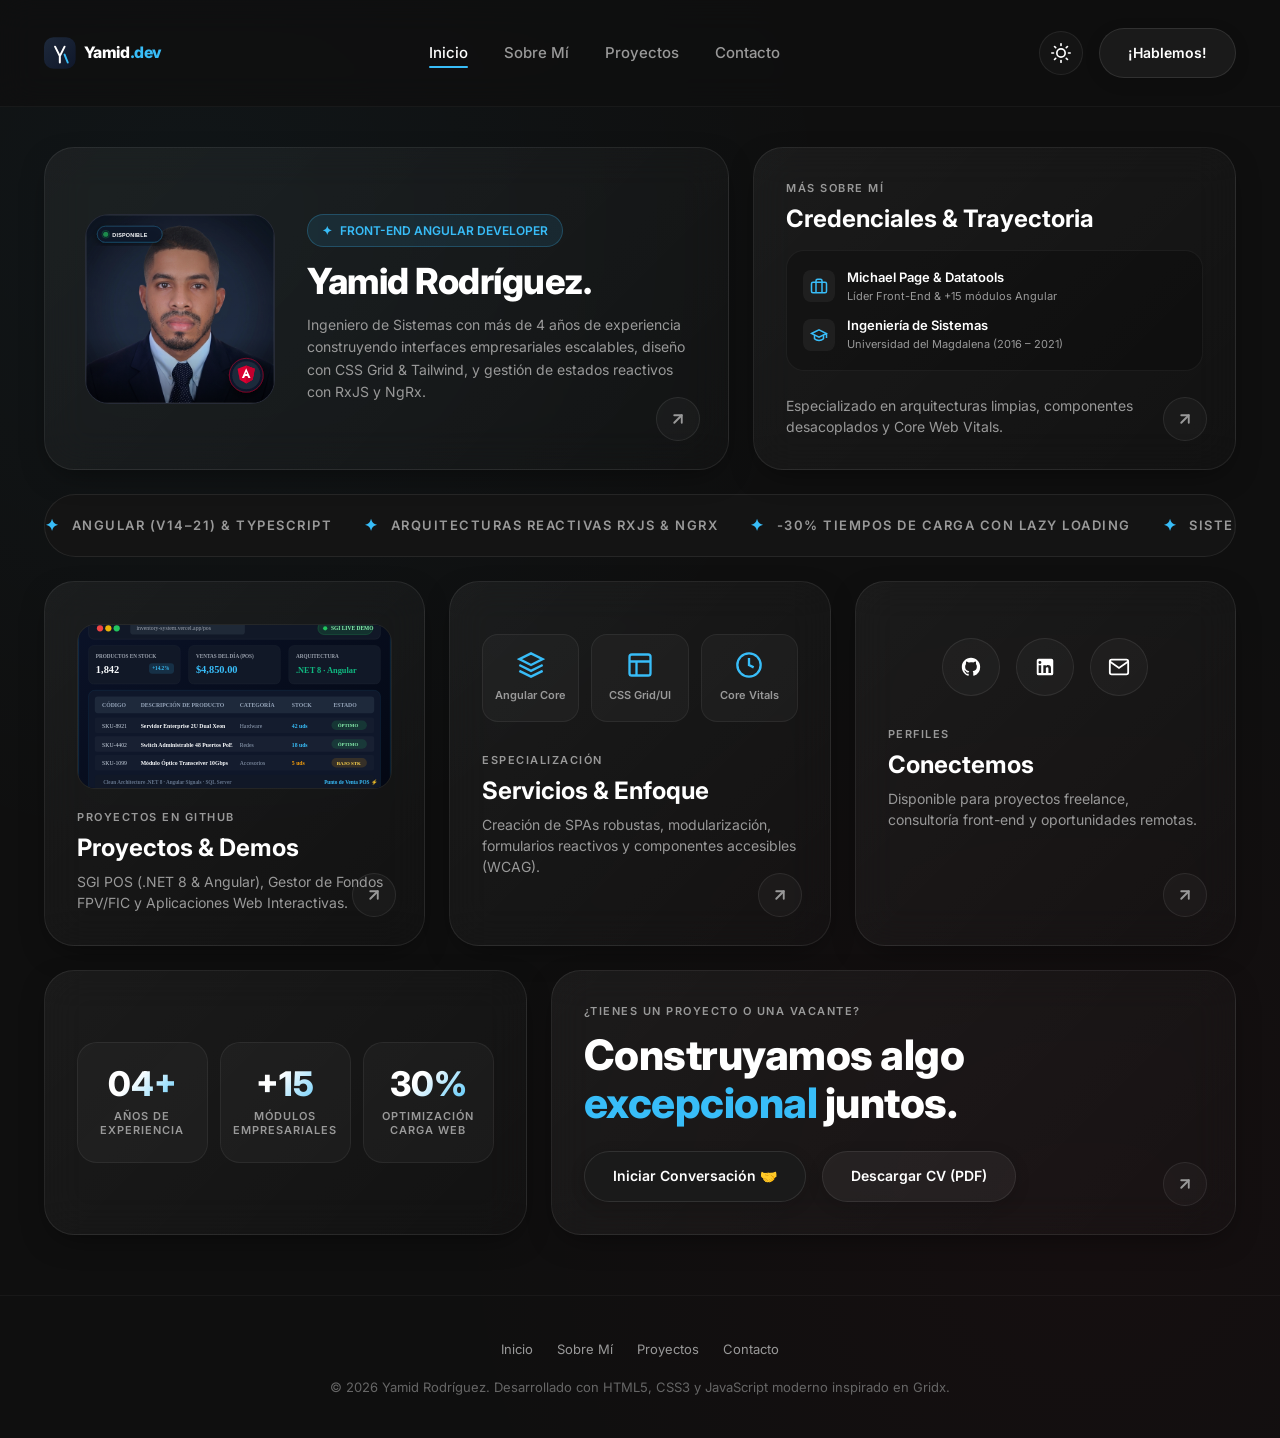
==== index.html @ b15f19d0 "feat: synchronize portfolio with real GitHub projects (SGI, Fondos, Invitacion) and setup Vercel con" ====
<!DOCTYPE html>
<html lang="es" data-theme="dark">
<head>
  <meta charset="UTF-8">
  <meta name="viewport" content="width=device-width, initial-scale=1.0">
  <meta name="color-scheme" content="dark light">
  <title>Yamid Rodríguez | Front-End Angular Developer</title>
  <meta name="description" content="Portafolio profesional de Yamid José Rodríguez Rodríguez. Ingeniero de Sistemas y Front-End Angular Developer especializado en Angular (v14-21), TypeScript, RxJS y arquitecturas escalables.">

  <!-- Google Fonts: Inter -->
  <link rel="preconnect" href="https://fonts.googleapis.com">
  <link rel="preconnect" href="https://fonts.gstatic.com" crossorigin>
  <link href="https://fonts.googleapis.com/css2?family=Inter:wght@300;400;500;600;700;800;900&display=swap" rel="stylesheet">

  <!-- CSS Stylesheets -->
  <link rel="stylesheet" href="./assets/css/style.css">
  <link rel="stylesheet" href="./assets/css/responsive.css">

  <!-- Theme Script (Inline to prevent FOUC) -->
  <script src="./assets/js/theme.js"></script>
</head>
<body>

  <!-- Header Area -->
  <header class="header-area">
    <div class="container header-container">
      <a href="index.html" class="logo-wrapper" aria-label="Ir al inicio">
        <svg class="logo-img" viewBox="0 0 160 48" fill="none" height="38" aria-label="Yamid.dev">
          <rect width="40" height="40" y="4" rx="12" fill="url(#logo-grad)"/>
          <path d="M14 16L20 28L26 16M20 28V36" stroke="#ffffff" stroke-width="2.5" stroke-linecap="round" stroke-linejoin="round"/>
          <path d="M26 26L30 36" stroke="#38bdf8" stroke-width="2.5" stroke-linecap="round"/>
          <text x="50" y="30" class="logo-text-main" font-family="'Inter', -apple-system, sans-serif" font-size="20" font-weight="800" letter-spacing="-0.5">Yamid<tspan class="logo-text-accent">.dev</tspan></text>
          <defs>
            <linearGradient id="logo-grad" x1="0" y1="4" x2="40" y2="44" gradientUnits="userSpaceOnUse">
              <stop stop-color="#1e293b"/>
              <stop offset="1" stop-color="#0f172a"/>
            </linearGradient>
          </defs>
        </svg>
      </a>

      <!-- Desktop Navigation Menu -->
      <nav aria-label="Navegación principal">
        <ul class="nav-menu">
          <li><a href="index.html" class="nav-link active">Inicio</a></li>
          <li><a href="about.html" class="nav-link">Sobre Mí</a></li>
          <li><a href="works.html" class="nav-link">Proyectos</a></li>
          <li><a href="contact.html" class="nav-link">Contacto</a></li>
        </ul>
      </nav>

      <!-- Action Buttons -->
      <div class="header-actions">
        <!-- Dark/Light Mode Switcher -->
        <button class="theme-toggle-btn" aria-label="Cambiar tema">
          <!-- Populated by theme.js -->
        </button>

        <a href="contact.html" class="theme-btn">¡Hablemos!</a>

        <!-- Hamburger Button for Mobile -->
        <button class="mobile-nav-toggle" aria-label="Abrir menú de navegación" aria-expanded="false">
          <svg width="24" height="24" viewBox="0 0 24 24" fill="none" stroke="currentColor" stroke-width="2">
            <line x1="3" y1="12" x2="21" y2="12"></line>
            <line x1="3" y1="6" x2="21" y2="6"></line>
            <line x1="3" y1="18" x2="21" y2="18"></line>
          </svg>
        </button>
      </div>
    </div>
  </header>

  <!-- Bento Grid Main Content -->
  <main class="bento-section">
    <div class="container">
      <div class="bento-grid">

        <!-- 1. Hero Profile Bento Card (7 columns) -->
        <article class="bento-card card-hero-profile">
          <div class="hero-avatar-box">
            <img src="./assets/images/avatar.svg" alt="Retrato de Yamid Rodríguez" width="190" height="190">
          </div>
          <div class="hero-info">
            <div class="hero-role-pill">
              <span>✦</span> FRONT-END ANGULAR DEVELOPER
            </div>
            <h1 class="hero-name">Yamid Rodríguez.</h1>
            <p class="hero-bio">
              Ingeniero de Sistemas con más de 4 años de experiencia construyendo interfaces empresariales escalables, diseño con CSS Grid &amp; Tailwind, y gestión de estados reactivos con RxJS y NgRx.
            </p>
          </div>
          <a href="about.html" class="card-arrow-btn" aria-label="Ver perfil completo de Yamid">
            <svg viewBox="0 0 24 24" fill="none" stroke="currentColor" stroke-width="2.5" stroke-linecap="round" stroke-linejoin="round">
              <line x1="7" y1="17" x2="17" y2="7"></line>
              <polyline points="7 7 17 7 17 17"></polyline>
            </svg>
          </a>
        </article>

        <!-- 2. Credentials & Background Card (5 columns) -->
        <article class="bento-card card-credentials">
          <div>
            <span class="card-tag">MÁS SOBRE MÍ</span>
            <h2 class="card-title">Credenciales &amp; Trayectoria</h2>
            <div class="credentials-preview">
              <div class="credentials-preview-item">
                <div class="cred-icon">
                  <svg width="18" height="18" viewBox="0 0 24 24" fill="none" stroke="currentColor" stroke-width="2">
                    <rect x="2" y="7" width="20" height="14" rx="2" ry="2"></rect>
                    <path d="M16 21V5a2 2 0 0 0-2-2h-4a2 2 0 0 0-2 2v16"></path>
                  </svg>
                </div>
                <div class="cred-text">
                  <h4>Michael Page &amp; Datatools</h4>
                  <p>Líder Front-End &amp; +15 módulos Angular</p>
                </div>
              </div>
              <div class="credentials-preview-item">
                <div class="cred-icon">
                  <svg width="18" height="18" viewBox="0 0 24 24" fill="none" stroke="currentColor" stroke-width="2">
                    <path d="M22 10v6M2 10l10-5 10 5-10 5z"></path>
                    <path d="M6 12v5c3 3 9 3 12 0v-5"></path>
                  </svg>
                </div>
                <div class="cred-text">
                  <h4>Ingeniería de Sistemas</h4>
                  <p>Universidad del Magdalena (2016 – 2021)</p>
                </div>
              </div>
            </div>
            <p class="card-desc">Especializado en arquitecturas limpias, componentes desacoplados y Core Web Vitals.</p>
          </div>
          <a href="about.html" class="card-arrow-btn" aria-label="Ver trayectoria completa">
            <svg viewBox="0 0 24 24" fill="none" stroke="currentColor" stroke-width="2.5" stroke-linecap="round" stroke-linejoin="round">
              <line x1="7" y1="17" x2="17" y2="7"></line>
              <polyline points="7 7 17 7 17 17"></polyline>
            </svg>
          </a>
        </article>

        <!-- 3. Infinite Marquee Ticker (12 columns) -->
        <div class="card-marquee">
          <div class="marquee-track">
            <div class="marquee-content">
              <div class="marquee-item"><span class="marquee-star">✦</span> ANGULAR (v14–21) &amp; TYPESCRIPT</div>
              <div class="marquee-item"><span class="marquee-star">✦</span> ARQUITECTURAS REACTIVAS RxJS &amp; NgRx</div>
              <div class="marquee-item"><span class="marquee-star">✦</span> -30% TIEMPOS DE CARGA CON LAZY LOADING</div>
              <div class="marquee-item"><span class="marquee-star">✦</span> SISTEMAS DE DISEÑO &amp; TAILWIND CSS</div>
              <div class="marquee-item"><span class="marquee-star">✦</span> INTEGRACIÓN .NET / C# &amp; SEGURIDAD JWT</div>
              <div class="marquee-item"><span class="marquee-star">✦</span> TESTING CON JASMINE &amp; KARMA</div>
              <div class="marquee-item"><span class="marquee-star">✦</span> FLUJO GITFLOW &amp; ASISTENCIA IA</div>
            </div>
            <!-- Duplicate for seamless continuous loop -->
            <div class="marquee-content" aria-hidden="true">
              <div class="marquee-item"><span class="marquee-star">✦</span> ANGULAR (v14–21) &amp; TYPESCRIPT</div>
              <div class="marquee-item"><span class="marquee-star">✦</span> ARQUITECTURAS REACTIVAS RxJS &amp; NgRx</div>
              <div class="marquee-item"><span class="marquee-star">✦</span> -30% TIEMPOS DE CARGA CON LAZY LOADING</div>
              <div class="marquee-item"><span class="marquee-star">✦</span> SISTEMAS DE DISEÑO &amp; TAILWIND CSS</div>
              <div class="marquee-item"><span class="marquee-star">✦</span> INTEGRACIÓN .NET / C# &amp; SEGURIDAD JWT</div>
              <div class="marquee-item"><span class="marquee-star">✦</span> TESTING CON JASMINE &amp; KARMA</div>
              <div class="marquee-item"><span class="marquee-star">✦</span> FLUJO GITFLOW &amp; ASISTENCIA IA</div>
            </div>
          </div>
        </div>

        <!-- 4. Featured Projects Showcase Card (4 columns) -->
        <article class="bento-card card-projects-showcase">
          <div>
            <div class="project-thumb-preview">
              <img src="./assets/images/projects/project1.svg" alt="Preview del Sistema de Gestión de Inventario SGI" width="300" height="165">
            </div>
            <span class="card-tag">PROYECTOS EN GITHUB</span>
            <h3 class="card-title">Proyectos &amp; Demos</h3>
            <p class="card-desc">SGI POS (.NET 8 &amp; Angular), Gestor de Fondos FPV/FIC y Aplicaciones Web Interactivas.</p>
          </div>
          <a href="works.html" class="card-arrow-btn" aria-label="Explorar proyectos desarrollados en GitHub">
            <svg viewBox="0 0 24 24" fill="none" stroke="currentColor" stroke-width="2.5" stroke-linecap="round" stroke-linejoin="round">
              <line x1="7" y1="17" x2="17" y2="7"></line>
              <polyline points="7 7 17 7 17 17"></polyline>
            </svg>
          </a>
        </article>

        <!-- 5. Specialization / Services Offering Card (4 columns) -->
        <article class="bento-card card-services">
          <div>
            <div class="services-icons-grid">
              <div class="service-icon-box">
                <svg viewBox="0 0 24 24" fill="none" stroke="currentColor" stroke-width="2">
                  <polygon points="12 2 2 7 12 12 22 7 12 2"></polygon>
                  <polyline points="2 17 12 22 22 17"></polyline>
                  <polyline points="2 12 12 17 22 12"></polyline>
                </svg>
                <span>Angular Core</span>
              </div>
              <div class="service-icon-box">
                <svg viewBox="0 0 24 24" fill="none" stroke="currentColor" stroke-width="2">
                  <rect x="3" y="3" width="18" height="18" rx="2" ry="2"></rect>
                  <line x1="3" y1="9" x2="21" y2="9"></line>
                  <line x1="9" y1="21" x2="9" y2="9"></line>
                </svg>
                <span>CSS Grid/UI</span>
              </div>
              <div class="service-icon-box">
                <svg viewBox="0 0 24 24" fill="none" stroke="currentColor" stroke-width="2">
                  <circle cx="12" cy="12" r="10"></circle>
                  <polyline points="12 6 12 12 16 14"></polyline>
                </svg>
                <span>Core Vitals</span>
              </div>
            </div>
            <span class="card-tag">ESPECIALIZACIÓN</span>
            <h3 class="card-title">Servicios &amp; Enfoque</h3>
            <p class="card-desc">Creación de SPAs robustas, modularización, formularios reactivos y componentes accesibles (WCAG).</p>
          </div>
          <a href="about.html#skills" class="card-arrow-btn" aria-label="Ver detalles de habilidades">
            <svg viewBox="0 0 24 24" fill="none" stroke="currentColor" stroke-width="2.5" stroke-linecap="round" stroke-linejoin="round">
              <line x1="7" y1="17" x2="17" y2="7"></line>
              <polyline points="7 7 17 7 17 17"></polyline>
            </svg>
          </a>
        </article>

        <!-- 6. Profiles & Social Presence Card (4 columns) -->
        <article class="bento-card card-profiles">
          <div>
            <div class="social-links-grid">
              <a href="https://github.com/Yamid0208" target="_blank" rel="noopener noreferrer" class="social-circle-btn" aria-label="Perfil de GitHub">
                <svg viewBox="0 0 24 24" fill="currentColor">
                  <path d="M12 2C6.477 2 2 6.484 2 12.017c0 4.425 2.865 8.18 6.839 9.504.5.092.682-.217.682-.483 0-.237-.008-.868-.013-1.703-2.782.605-3.369-1.343-3.369-1.343-.454-1.158-1.11-1.466-1.11-1.466-.908-.62.069-.608.069-.608 1.003.07 1.53 1.032 1.53 1.032.892 1.53 2.341 1.088 2.91.832.092-.647.35-1.088.636-1.338-2.22-.253-4.555-1.113-4.555-4.951 0-1.093.39-1.988 1.029-2.688-.103-.253-.446-1.272.098-2.65 0 0 .84-.27 2.75 1.026A9.564 9.564 0 0112 6.844c.85.004 1.705.115 2.504.337 1.909-1.296 2.747-1.027 2.747-1.027.546 1.379.202 2.398.1 2.651.64.7 1.028 1.595 1.028 2.688 0 3.848-2.339 4.695-4.566 4.943.359.309.678.92.678 1.855 0 1.338-.012 2.419-.012 2.747 0 .268.18.58.688.482A10.019 10.019 0 0022 12.017C22 6.484 17.522 2 12 2z"/>
                </svg>
              </a>
              <a href="https://linkedin.com/in/yamid-rodriguez" target="_blank" rel="noopener noreferrer" class="social-circle-btn" aria-label="Perfil de LinkedIn">
                <svg viewBox="0 0 24 24" fill="currentColor">
                  <path d="M19 3a2 2 0 0 1 2 2v14a2 2 0 0 1-2 2H5a2 2 0 0 1-2-2V5a2 2 0 0 1 2-2h14m-.5 15.5v-5.3a3.26 3.26 0 0 0-3.26-3.26c-.85 0-1.84.52-2.28 1.3v-1.11h-2.79v8.37h2.79v-4.93c0-.77.62-1.4 1.39-1.4a1.4 1.4 0 0 1 1.4 1.4v4.93h2.75M6.46 8.76a1.6 1.6 0 1 0 0-3.2 1.6 1.6 0 0 0 0 3.2m1.39 9.74v-8.37H5.07v8.37z"/>
                </svg>
              </a>
              <a href="mailto:yamid0208@gmail.com" class="social-circle-btn" aria-label="Enviar correo a yamid0208@gmail.com">
                <svg viewBox="0 0 24 24" fill="none" stroke="currentColor" stroke-width="2">
                  <path d="M4 4h16c1.1 0 2 .9 2 2v12c0 1.1-.9 2-2 2H4c-1.1 0-2-.9-2-2V6c0-1.1.9-2 2-2z"></path>
                  <polyline points="22,6 12,13 2,6"></polyline>
                </svg>
              </a>
            </div>
            <span class="card-tag">PERFILES</span>
            <h3 class="card-title">Conectemos</h3>
            <p class="card-desc">Disponible para proyectos freelance, consultoría front-end y oportunidades remotas.</p>
          </div>
          <a href="contact.html" class="card-arrow-btn" aria-label="Ir a página de contacto">
            <svg viewBox="0 0 24 24" fill="none" stroke="currentColor" stroke-width="2.5" stroke-linecap="round" stroke-linejoin="round">
              <line x1="7" y1="17" x2="17" y2="7"></line>
              <polyline points="7 7 17 7 17 17"></polyline>
            </svg>
          </a>
        </article>

        <!-- 7. Key Stats Metrics Card (5 columns) -->
        <article class="bento-card card-stats">
          <div class="stats-container">
            <div class="stat-item">
              <div class="stat-number">04+</div>
              <div class="stat-label">Años de<br>Experiencia</div>
            </div>
            <div class="stat-item">
              <div class="stat-number">+15</div>
              <div class="stat-label">Módulos<br>Empresariales</div>
            </div>
            <div class="stat-item">
              <div class="stat-number">30%</div>
              <div class="stat-label">Optimización<br>Carga Web</div>
            </div>
          </div>
        </article>

        <!-- 8. Grand CTA (Let's Work Together) Card (7 columns) -->
        <article class="bento-card card-cta">
          <div>
            <span class="card-tag">¿TIENES UN PROYECTO O UNA VACANTE?</span>
            <h2 class="cta-headline">Construyamos algo <span>excepcional</span> juntos.</h2>
          </div>
          <div class="cta-actions">
            <a href="contact.html" class="theme-btn">Iniciar Conversación 🤝</a>
            <a href="./assets/cv/Yamid_Rodriguez_CV.pdf" target="_blank" class="theme-btn theme-btn-secondary" download>Descargar CV (PDF)</a>
          </div>
          <a href="contact.html" class="card-arrow-btn" aria-label="Contactar a Yamid">
            <svg viewBox="0 0 24 24" fill="none" stroke="currentColor" stroke-width="2.5" stroke-linecap="round" stroke-linejoin="round">
              <line x1="7" y1="17" x2="17" y2="7"></line>
              <polyline points="7 7 17 7 17 17"></polyline>
            </svg>
          </a>
        </article>

      </div>
    </div>
  </main>

  <!-- Footer -->
  <footer class="footer-area">
    <div class="container footer-inner">
      <ul class="footer-nav">
        <li><a href="index.html">Inicio</a></li>
        <li><a href="about.html">Sobre Mí</a></li>
        <li><a href="works.html">Proyectos</a></li>
        <li><a href="contact.html">Contacto</a></li>
      </ul>
      <p class="footer-copy">
        © 2026 Yamid Rodríguez. Desarrollado con HTML5, CSS3 y JavaScript moderno inspirado en Gridx.
      </p>
    </div>
  </footer>

  <!-- Main JavaScript File -->
  <script src="./assets/js/main.js"></script>
</body>
</html>
---- assets/css/style.css ----
/* ==========================================================================
   Gridx Portfolio - Stylesheet
   Designed for Yamid Rodríguez | Front-End Angular Developer
   ========================================================================== */

:root {
  /* Dark Theme Default */
  --bg-body: #0f0f0f;
  --bg-surface: #141414;
  --bg-card: linear-gradient(135deg, rgba(255, 255, 255, 0.05) 0%, rgba(255, 255, 255, 0.015) 100%);
  --bg-card-hover: linear-gradient(135deg, rgba(255, 255, 255, 0.08) 0%, rgba(255, 255, 255, 0.03) 100%);
  --border-color: rgba(255, 255, 255, 0.08);
  --border-hover: rgba(255, 255, 255, 0.22);
  --text-main: #ffffff;
  --text-muted: #999999;
  --text-dim: #666666;
  --accent: #38bdf8;
  --accent-glow: rgba(56, 189, 248, 0.15);
  --accent-angular: #dd0031;
  --btn-bg: #1a1a1a;
  --btn-text: #ffffff;
  --btn-border: rgba(255, 255, 255, 0.1);
  --btn-hover-bg: #38bdf8;
  --btn-hover-text: #0b0f19;
  --shadow-card: 0 10px 30px -10px rgba(0, 0, 0, 0.5);
  --glow-color: rgba(255, 255, 255, 0.06);

  /* Radius */
  --radius-card: 30px;
  --radius-pill: 100px;
  --radius-inner: 20px;

  /* Transitions */
  --transition-smooth: all 0.35s cubic-bezier(0.16, 1, 0.3, 1);
  color-scheme: dark;
}

[data-theme="light"] {
  --bg-body: #f6f7fb;
  --bg-surface: #ffffff;
  --bg-card: linear-gradient(135deg, rgba(255, 255, 255, 0.95) 0%, rgba(245, 247, 250, 0.8) 100%);
  --bg-card-hover: linear-gradient(135deg, #ffffff 0%, #f0f3f8 100%);
  --border-color: rgba(0, 0, 0, 0.08);
  --border-hover: rgba(56, 189, 248, 0.4);
  --text-main: #111827;
  --text-muted: #555555;
  --text-dim: #888888;
  --accent: #0284c7;
  --accent-glow: rgba(2, 132, 199, 0.12);
  --btn-bg: #0f172a;
  --btn-text: #ffffff;
  --btn-border: transparent;
  --btn-hover-bg: #0284c7;
  --btn-hover-text: #ffffff;
  --shadow-card: 0 15px 35px -10px rgba(0, 0, 0, 0.07);
  --glow-color: rgba(2, 132, 199, 0.08);
  color-scheme: light;
}

/* Reset & Base */
*, *::before, *::after {
  box-sizing: border-box;
  margin: 0;
  padding: 0;
}

html {
  font-family: 'Inter', -apple-system, BlinkMacSystemFont, 'Segoe UI', Roboto, Oxygen, Ubuntu, Cantarell, sans-serif;
  background-color: var(--bg-body);
  color: var(--text-main);
  line-height: 1.6;
  scroll-behavior: smooth;
  -webkit-font-smoothing: antialiased;
}

body {
  min-height: 100vh;
  background-color: var(--bg-body);
  background-image: 
    radial-gradient(circle at 15% 15%, rgba(56, 189, 248, 0.04) 0%, transparent 40%),
    radial-gradient(circle at 85% 85%, rgba(221, 0, 49, 0.03) 0%, transparent 40%);
  background-attachment: fixed;
  overflow-x: hidden;
  display: flex;
  flex-direction: column;
  opacity: 1;
  transform: translateY(0);
  transition: opacity 0.25s cubic-bezier(0.16, 1, 0.3, 1), transform 0.25s cubic-bezier(0.16, 1, 0.3, 1);
}

body.page-entering {
  opacity: 0;
  transform: translateY(8px);
}

body.page-exiting {
  opacity: 0;
  transform: translateY(-8px);
  pointer-events: none;
}

/* ==========================================================================
   Modern View Transitions (Cross-Document)
   ========================================================================== */
@media (prefers-reduced-motion: no-preference) {
  @view-transition {
    navigation: auto;
  }

  ::view-transition-old(root) {
    animation: 240ms cubic-bezier(0.4, 0, 1, 1) both page-view-out;
  }

  ::view-transition-new(root) {
    animation: 280ms cubic-bezier(0, 0, 0.2, 1) both page-view-in;
  }
}

@keyframes page-view-out {
  from { opacity: 1; transform: scale(1); }
  to { opacity: 0; transform: scale(0.99); }
}

@keyframes page-view-in {
  from { opacity: 0; transform: scale(1.01) translateY(6px); }
  to { opacity: 1; transform: scale(1) translateY(0); }
}

/* Custom Scrollbar */
::-webkit-scrollbar {
  width: 8px;
}
::-webkit-scrollbar-track {
  background: var(--bg-body);
}
::-webkit-scrollbar-thumb {
  background: rgba(255, 255, 255, 0.15);
  border-radius: 4px;
}
[data-theme="light"] ::-webkit-scrollbar-thumb {
  background: rgba(0, 0, 0, 0.2);
}

a {
  color: inherit;
  text-decoration: none;
  transition: var(--transition-smooth);
}

img, svg {
  display: block;
  max-width: 100%;
}

.container {
  width: 100%;
  max-width: 1240px;
  margin: 0 auto;
  padding: 0 24px;
}

/* Header & Navigation */
.header-area {
  padding: 28px 0;
  position: sticky;
  top: 0;
  z-index: 100;
  background: rgba(15, 15, 15, 0.75);
  backdrop-filter: blur(16px);
  -webkit-backdrop-filter: blur(16px);
  border-bottom: 1px solid rgba(255, 255, 255, 0.04);
}

[data-theme="light"] .header-area {
  background: rgba(246, 247, 251, 0.85);
  border-bottom: 1px solid rgba(0, 0, 0, 0.05);
}

.header-container {
  display: flex;
  align-items: center;
  justify-content: space-between;
}

.logo-wrapper {
  display: flex;
  align-items: center;
  gap: 12px;
  color: var(--text-main);
}

.logo-img {
  height: 38px;
  width: auto;
}

.logo-text-main {
  fill: var(--text-main);
  transition: fill 0.3s ease;
}

.logo-text-accent {
  fill: var(--accent);
  transition: fill 0.3s ease;
}

.nav-menu {
  display: flex;
  align-items: center;
  list-style: none;
  gap: 36px;
}

.nav-link {
  font-size: 15px;
  font-weight: 500;
  color: var(--text-muted);
  position: relative;
  padding: 6px 0;
}

.nav-link:hover,
.nav-link.active {
  color: var(--text-main);
}

.nav-link.active::after {
  content: '';
  position: absolute;
  bottom: 0;
  left: 0;
  width: 100%;
  height: 2px;
  background-color: var(--accent);
  border-radius: 2px;
}

.header-actions {
  display: flex;
  align-items: center;
  gap: 16px;
}

/* Theme Toggle Button */
.theme-toggle-btn {
  background: var(--bg-surface);
  border: 1px solid var(--border-color);
  color: var(--text-main);
  width: 44px;
  height: 44px;
  border-radius: 50%;
  cursor: pointer;
  display: flex;
  align-items: center;
  justify-content: center;
  transition: var(--transition-smooth);
}

.theme-toggle-btn:hover {
  border-color: var(--accent);
  transform: rotate(15deg);
}

.theme-toggle-btn svg {
  width: 20px;
  height: 20px;
}

/* Buttons */
.theme-btn {
  display: inline-flex;
  align-items: center;
  justify-content: center;
  gap: 8px;
  padding: 13px 28px;
  border-radius: var(--radius-pill);
  background: var(--btn-bg);
  color: var(--btn-text);
  font-size: 14px;
  font-weight: 600;
  border: 1px solid var(--btn-border);
  cursor: pointer;
  transition: var(--transition-smooth);
  box-shadow: 0 4px 15px rgba(0, 0, 0, 0.15);
}

.theme-btn:hover {
  background: var(--btn-hover-bg);
  color: var(--btn-hover-text);
  border-color: transparent;
  transform: translateY(-2px);
  box-shadow: 0 8px 25px rgba(56, 189, 248, 0.25);
}

.theme-btn-secondary {
  background: rgba(255, 255, 255, 0.05);
  border: 1px solid var(--border-color);
}
.theme-btn-secondary:hover {
  background: rgba(255, 255, 255, 0.1);
  color: var(--text-main);
  border-color: var(--border-hover);
}

/* Mobile Toggle */
.mobile-nav-toggle {
  display: none;
  background: none;
  border: none;
  color: var(--text-main);
  cursor: pointer;
  padding: 8px;
}

/* ==========================================================================
   Bento Grid Architecture
   ========================================================================== */
.bento-section {
  padding: 40px 0 60px;
  flex: 1;
}

.bento-grid {
  display: grid;
  grid-template-columns: repeat(12, 1fr);
  gap: 24px;
}

@keyframes bentoIn {
  from {
    opacity: 0;
    transform: translateY(16px);
  }
  to {
    opacity: 1;
    transform: translateY(0);
  }
}

/* Generic Bento Card */
.bento-card {
  position: relative;
  background: var(--bg-card);
  border: 1px solid var(--border-color);
  border-radius: var(--radius-card);
  padding: 32px;
  display: flex;
  flex-direction: column;
  justify-content: space-between;
  overflow: hidden;
  box-shadow: var(--shadow-card);
  backdrop-filter: blur(20px);
  -webkit-backdrop-filter: blur(20px);
  transition: border-color 0.35s ease, transform 0.35s cubic-bezier(0.16, 1, 0.3, 1), box-shadow 0.35s ease;
  animation: bentoIn 0.45s cubic-bezier(0.16, 1, 0.3, 1) both;
}

.bento-grid > *:nth-child(1) { animation-delay: 0.04s; }
.bento-grid > *:nth-child(2) { animation-delay: 0.08s; }
.bento-grid > *:nth-child(3) { animation-delay: 0.12s; }
.bento-grid > *:nth-child(4) { animation-delay: 0.16s; }
.bento-grid > *:nth-child(5) { animation-delay: 0.20s; }
.bento-grid > *:nth-child(6) { animation-delay: 0.24s; }
.bento-grid > *:nth-child(7) { animation-delay: 0.28s; }
.bento-grid > *:nth-child(8) { animation-delay: 0.32s; }

@media (prefers-reduced-motion: reduce) {
  .bento-card,
  body {
    animation: none !important;
    transition: none !important;
  }
}

.bento-card::before {
  content: '';
  position: absolute;
  top: var(--mouse-y, -100px);
  left: var(--mouse-x, -100px);
  width: 250px;
  height: 250px;
  background: radial-gradient(circle, var(--glow-color) 0%, transparent 70%);
  transform: translate(-50%, -50%);
  pointer-events: none;
  opacity: 0;
  transition: opacity 0.3s ease;
  z-index: 0;
}

.bento-card:hover::before {
  opacity: 1;
}

.bento-card:hover {
  border-color: var(--border-hover);
  transform: translateY(-4px);
  box-shadow: 0 16px 40px -10px rgba(0, 0, 0, 0.6);
}

.bento-card > * {
  position: relative;
  z-index: 1;
}

/* Signature Gridx Arrow Button */
.card-arrow-btn {
  position: absolute;
  bottom: 28px;
  right: 28px;
  width: 44px;
  height: 44px;
  border-radius: 50%;
  display: flex;
  align-items: center;
  justify-content: center;
  background: rgba(255, 255, 255, 0.03);
  border: 1px solid var(--border-color);
  color: var(--text-muted);
  transition: var(--transition-smooth);
  z-index: 2;
}

.card-arrow-btn svg {
  width: 18px;
  height: 18px;
  transition: transform 0.3s ease;
}

.bento-card:hover .card-arrow-btn {
  background: var(--text-main);
  color: var(--bg-body);
  border-color: var(--text-main);
  transform: scale(1.08);
}

[data-theme="light"] .bento-card:hover .card-arrow-btn {
  background: var(--btn-hover-bg);
  color: #ffffff;
}

.bento-card:hover .card-arrow-btn svg {
  transform: translate(2px, -2px);
}

/* Card Content Typography */
.card-tag {
  font-size: 11px;
  text-transform: uppercase;
  letter-spacing: 1.5px;
  color: var(--text-muted);
  font-weight: 600;
  margin-bottom: 6px;
  display: block;
}

.card-title {
  font-size: 24px;
  font-weight: 700;
  color: var(--text-main);
  line-height: 1.25;
}

.card-desc {
  font-size: 14px;
  color: var(--text-muted);
  margin-top: 8px;
  line-height: 1.5;
}

/* ==========================================================================
   Bento Grid Specific Cards (Row 1)
   ========================================================================== */

/* 1. Hero Profile Card (Span 7 cols) */
.card-hero-profile {
  grid-column: span 7;
  display: flex;
  flex-direction: row;
  align-items: center;
  gap: 32px;
  padding: 40px;
}

.hero-avatar-box {
  flex-shrink: 0;
  width: 190px;
  height: 190px;
  border-radius: 24px;
  overflow: hidden;
  border: 1px solid var(--border-color);
  background: #151926;
  position: relative;
}

.hero-avatar-box img {
  width: 100%;
  height: 100%;
  object-fit: cover;
}

.hero-info {
  flex: 1;
}

.hero-role-pill {
  display: inline-flex;
  align-items: center;
  gap: 8px;
  padding: 6px 14px;
  border-radius: var(--radius-pill);
  background: rgba(56, 189, 248, 0.1);
  border: 1px solid rgba(56, 189, 248, 0.25);
  color: var(--accent);
  font-size: 12px;
  font-weight: 600;
  margin-bottom: 14px;
}

.hero-name {
  font-size: 36px;
  font-weight: 800;
  letter-spacing: -0.5px;
  line-height: 1.15;
  color: var(--text-main);
  margin-bottom: 12px;
}

.hero-bio {
  font-size: 14px;
  color: var(--text-muted);
  line-height: 1.6;
  max-width: 380px;
}

/* 2. Credentials / About Teaser Card (Span 5 cols) */
.card-credentials {
  grid-column: span 5;
}

.credentials-preview {
  margin: 16px 0 24px;
  padding: 16px;
  background: rgba(0, 0, 0, 0.2);
  border: 1px solid rgba(255, 255, 255, 0.05);
  border-radius: 18px;
}

.credentials-preview-item {
  display: flex;
  align-items: center;
  gap: 12px;
  margin-bottom: 10px;
}
.credentials-preview-item:last-child {
  margin-bottom: 0;
}

.cred-icon {
  width: 32px;
  height: 32px;
  border-radius: 8px;
  display: flex;
  align-items: center;
  justify-content: center;
  background: rgba(255, 255, 255, 0.05);
  color: var(--accent);
}

.cred-text h4 {
  font-size: 13px;
  font-weight: 600;
}
.cred-text p {
  font-size: 11px;
  color: var(--text-muted);
}

/* ==========================================================================
   Bento Grid Row 2: Marquee Ticker (Span 12 cols)
   ========================================================================== */
.card-marquee {
  grid-column: span 12;
  padding: 18px 0;
  border-radius: var(--radius-pill);
  overflow: hidden;
  background: var(--bg-surface);
  border: 1px solid var(--border-color);
}

.marquee-track {
  display: flex;
  width: max-content;
  animation: marquee-slide 28s linear infinite;
  white-space: nowrap;
}

.marquee-track:hover {
  animation-play-state: paused;
}

.marquee-content {
  display: flex;
  align-items: center;
  gap: 32px;
  padding-right: 32px;
  font-size: 13px;
  font-weight: 600;
  text-transform: uppercase;
  letter-spacing: 1.5px;
  color: var(--text-muted);
}

.marquee-item {
  display: flex;
  align-items: center;
  gap: 12px;
}

.marquee-star {
  color: var(--accent);
  font-size: 16px;
}

@keyframes marquee-slide {
  0% { transform: translateX(0); }
  100% { transform: translateX(-50%); }
}

/* ==========================================================================
   Bento Grid Row 3: Projects, Services & Profiles
   ========================================================================== */

/* 3. Featured Projects Showcase Card (Span 4 cols) */
.card-projects-showcase {
  grid-column: span 4;
}

.project-thumb-preview {
  margin: 10px 0 20px;
  border-radius: 18px;
  overflow: hidden;
  border: 1px solid rgba(255, 255, 255, 0.06);
  height: 165px;
}

.project-thumb-preview img {
  width: 100%;
  height: 100%;
  object-fit: cover;
  transition: transform 0.5s ease;
}

.card-projects-showcase:hover .project-thumb-preview img {
  transform: scale(1.04);
}

/* 4. Specialization / Services Card (Span 4 cols) */
.card-services {
  grid-column: span 4;
}

.services-icons-grid {
  display: grid;
  grid-template-columns: repeat(3, 1fr);
  gap: 12px;
  margin: 20px 0 30px;
}

.service-icon-box {
  background: rgba(255, 255, 255, 0.03);
  border: 1px solid rgba(255, 255, 255, 0.06);
  border-radius: 16px;
  padding: 16px 8px;
  text-align: center;
  display: flex;
  flex-direction: column;
  align-items: center;
  gap: 8px;
  transition: var(--transition-smooth);
}

.service-icon-box svg {
  width: 28px;
  height: 28px;
  color: var(--accent);
}

.service-icon-box span {
  font-size: 11px;
  font-weight: 600;
  color: var(--text-muted);
}

.bento-card:hover .service-icon-box {
  background: rgba(255, 255, 255, 0.06);
}

/* 5. Stay With Me / Social Profiles Card (Span 4 cols) */
.card-profiles {
  grid-column: span 4;
}

.social-links-grid {
  display: flex;
  align-items: center;
  justify-content: center;
  gap: 16px;
  margin: 24px 0 30px;
}

.social-circle-btn {
  width: 58px;
  height: 58px;
  border-radius: 50%;
  background: rgba(255, 255, 255, 0.03);
  border: 1px solid var(--border-color);
  display: flex;
  align-items: center;
  justify-content: center;
  color: var(--text-main);
  transition: var(--transition-smooth);
}

.social-circle-btn svg {
  width: 22px;
  height: 22px;
}

.social-circle-btn:hover {
  background: var(--text-main);
  color: var(--bg-body);
  border-color: var(--text-main);
  transform: translateY(-4px);
}

/* ==========================================================================
   Bento Grid Row 4: Stats & CTA Card
   ========================================================================== */

/* 6. Stats Metrics Card (Span 5 cols) */
.card-stats {
  grid-column: span 5;
}

.stats-container {
  display: grid;
  grid-template-columns: repeat(3, 1fr);
  gap: 12px;
  height: 100%;
  align-items: center;
}

.stat-item {
  background: rgba(255, 255, 255, 0.03);
  border: 1px solid rgba(255, 255, 255, 0.06);
  border-radius: 20px;
  padding: 24px 12px;
  text-align: center;
  transition: var(--transition-smooth);
}

.stat-number {
  font-size: 34px;
  font-weight: 800;
  color: var(--text-main);
  line-height: 1;
  margin-bottom: 8px;
  background: linear-gradient(135deg, #ffffff 40%, var(--accent) 100%);
  -webkit-background-clip: text;
  -webkit-text-fill-color: transparent;
}

.stat-label {
  font-size: 11px;
  text-transform: uppercase;
  letter-spacing: 1px;
  color: var(--text-muted);
  font-weight: 600;
  line-height: 1.3;
}

/* 7. Call To Action (Let's Work Together) Card (Span 7 cols) */
.card-cta {
  grid-column: span 7;
  display: flex;
  flex-direction: column;
  justify-content: space-between;
}

.cta-headline {
  font-size: 42px;
  font-weight: 800;
  line-height: 1.15;
  letter-spacing: -0.5px;
  margin-top: 10px;
}

.cta-headline span {
  color: var(--accent);
}

.cta-actions {
  display: flex;
  align-items: center;
  gap: 16px;
  margin-top: 24px;
}

/* ==========================================================================
   Subpages Style (About, Works, Contact)
   ========================================================================== */
.page-header {
  padding: 30px 0 40px;
  text-align: center;
}

.page-badge {
  display: inline-flex;
  align-items: center;
  gap: 8px;
  padding: 6px 16px;
  border-radius: var(--radius-pill);
  background: rgba(56, 189, 248, 0.1);
  border: 1px solid rgba(56, 189, 248, 0.25);
  color: var(--accent);
  font-size: 12px;
  font-weight: 600;
  text-transform: uppercase;
  letter-spacing: 1.5px;
  margin-bottom: 12px;
}

.page-title {
  font-size: 44px;
  font-weight: 800;
  letter-spacing: -0.8px;
  color: var(--text-main);
}

.page-subtitle {
  font-size: 16px;
  color: var(--text-muted);
  max-width: 600px;
  margin: 10px auto 0;
}

/* Timeline Components (About Page) */
.timeline-list {
  display: flex;
  flex-direction: column;
  gap: 20px;
  margin-top: 20px;
}

.timeline-item {
  position: relative;
  padding-left: 28px;
  border-left: 2px solid rgba(255, 255, 255, 0.1);
}

.timeline-item::before {
  content: '';
  position: absolute;
  left: -7px;
  top: 4px;
  width: 12px;
  height: 12px;
  border-radius: 50%;
  background: var(--accent);
  border: 2px solid var(--bg-surface);
}

.timeline-date {
  font-size: 12px;
  font-weight: 600;
  color: var(--accent);
  margin-bottom: 4px;
}

.timeline-role {
  font-size: 17px;
  font-weight: 700;
  color: var(--text-main);
}

.timeline-company {
  font-size: 13px;
  color: var(--text-muted);
  font-weight: 500;
  margin-bottom: 8px;
}

.timeline-desc {
  font-size: 13px;
  color: var(--text-muted);
  line-height: 1.6;
}

.timeline-desc li {
  margin-left: 18px;
  margin-bottom: 6px;
}

/* Skills Badges Grid */
.skills-category {
  margin-bottom: 24px;
}
.skills-category:last-child {
  margin-bottom: 0;
}

.skills-category h4 {
  font-size: 13px;
  text-transform: uppercase;
  letter-spacing: 1px;
  color: var(--text-muted);
  margin-bottom: 12px;
}

.skill-tags {
  display: flex;
  flex-wrap: wrap;
  gap: 8px;
}

.skill-tag {
  background: rgba(255, 255, 255, 0.04);
  border: 1px solid var(--border-color);
  padding: 6px 14px;
  border-radius: var(--radius-pill);
  font-size: 12px;
  font-weight: 500;
  color: var(--text-main);
  transition: var(--transition-smooth);
}

.skill-tag:hover {
  background: rgba(56, 189, 248, 0.15);
  border-color: var(--accent);
  color: var(--accent);
}

/* Projects Filter & Grid (Works Page) */
.filter-tabs {
  display: flex;
  justify-content: center;
  flex-wrap: wrap;
  gap: 12px;
  margin-bottom: 36px;
}

.filter-btn {
  background: var(--bg-surface);
  border: 1px solid var(--border-color);
  color: var(--text-muted);
  padding: 10px 22px;
  border-radius: var(--radius-pill);
  font-size: 13px;
  font-weight: 600;
  cursor: pointer;
  transition: var(--transition-smooth);
}

.filter-btn:hover,
.filter-btn.active {
  background: var(--accent);
  color: #0b0f19;
  border-color: var(--accent);
}

.works-grid {
  display: grid;
  grid-template-columns: repeat(2, 1fr);
  gap: 24px;
}

.project-card {
  display: flex;
  flex-direction: column;
}

.project-media {
  border-radius: 20px;
  overflow: hidden;
  border: 1px solid rgba(255, 255, 255, 0.08);
  height: 240px;
  position: relative;
  margin-bottom: 20px;
}

.project-media img {
  width: 100%;
  height: 100%;
  object-fit: cover;
  transition: transform 0.5s ease;
}

.project-card:hover .project-media img {
  transform: scale(1.05);
}

.project-badges {
  display: flex;
  gap: 8px;
  flex-wrap: wrap;
  margin: 12px 0;
}

.project-actions {
  display: flex;
  gap: 12px;
  margin-top: 18px;
}

/* Contact Page Components */
.contact-grid {
  display: grid;
  grid-template-columns: 5fr 7fr;
  gap: 24px;
}

.contact-info-list {
  display: flex;
  flex-direction: column;
  gap: 16px;
  margin-top: 24px;
}

.contact-info-item {
  display: flex;
  align-items: center;
  gap: 16px;
  padding: 16px;
  border-radius: 18px;
  background: rgba(255, 255, 255, 0.02);
  border: 1px solid var(--border-color);
  transition: var(--transition-smooth);
}

.contact-info-item:hover {
  border-color: var(--accent);
  background: rgba(56, 189, 248, 0.04);
}

.contact-info-icon {
  width: 44px;
  height: 44px;
  border-radius: 12px;
  background: rgba(56, 189, 248, 0.1);
  color: var(--accent);
  display: flex;
  align-items: center;
  justify-content: center;
  flex-shrink: 0;
}

.contact-info-text h5 {
  font-size: 11px;
  text-transform: uppercase;
  color: var(--text-muted);
  letter-spacing: 1px;
}

.contact-info-text p {
  font-size: 14px;
  font-weight: 600;
  color: var(--text-main);
}

.copy-btn {
  background: none;
  border: none;
  color: var(--text-muted);
  cursor: pointer;
  margin-left: auto;
  padding: 8px;
  transition: var(--transition-smooth);
}

.copy-btn:hover {
  color: var(--accent);
  transform: scale(1.15);
}

/* Contact Form */
.contact-form {
  display: flex;
  flex-direction: column;
  gap: 16px;
}

.form-group {
  display: flex;
  flex-direction: column;
  gap: 8px;
}

.form-group label {
  font-size: 13px;
  font-weight: 600;
  color: var(--text-main);
}

.form-input,
.form-textarea {
  width: 100%;
  padding: 14px 18px;
  border-radius: 14px;
  background: rgba(255, 255, 255, 0.03);
  border: 1px solid var(--border-color);
  color: var(--text-main);
  font-family: inherit;
  font-size: 14px;
  outline: none;
  transition: var(--transition-smooth);
}

[data-theme="light"] .form-input,
[data-theme="light"] .form-textarea {
  background: #f8fafc;
}

.form-input:focus,
.form-textarea:focus {
  border-color: var(--accent);
  box-shadow: 0 0 0 3px var(--accent-glow);
  background: rgba(255, 255, 255, 0.06);
}

.form-textarea {
  min-height: 130px;
  resize: vertical;
}

/* Toast Notifications */
.toast-notice {
  position: fixed;
  bottom: 30px;
  right: 30px;
  background: #0f172a;
  border: 1px solid var(--accent);
  color: #ffffff;
  padding: 14px 22px;
  border-radius: 12px;
  font-size: 14px;
  font-weight: 500;
  box-shadow: 0 10px 30px rgba(0,0,0,0.5);
  display: flex;
  align-items: center;
  gap: 10px;
  z-index: 1000;
  opacity: 0;
  transform: translateY(20px);
  transition: all 0.3s ease;
  pointer-events: none;
}

.toast-notice.show {
  opacity: 1;
  transform: translateY(0);
  pointer-events: auto;
}

/* Footer */
.footer-area {
  padding: 40px 0;
  border-top: 1px solid rgba(255, 255, 255, 0.04);
  margin-top: auto;
  text-align: center;
}

.footer-inner {
  display: flex;
  flex-direction: column;
  align-items: center;
  gap: 16px;
}

.footer-nav {
  display: flex;
  gap: 24px;
  list-style: none;
}

.footer-nav a {
  font-size: 13px;
  color: var(--text-muted);
}
.footer-nav a:hover {
  color: var(--text-main);
}

.footer-copy {
  font-size: 13px;
  color: var(--text-dim);
}
---- assets/css/responsive.css ----
/* ==========================================================================
   Responsive Adaptations
   ========================================================================== */

@media (max-width: 1080px) {
  .card-hero-profile {
    grid-column: span 12;
  }

  .card-credentials {
    grid-column: span 12;
  }

  .card-projects-showcase {
    grid-column: span 6;
  }

  .card-services {
    grid-column: span 6;
  }

  .card-profiles {
    grid-column: span 6;
  }

  .card-stats {
    grid-column: span 6;
  }

  .card-cta {
    grid-column: span 12;
  }

  .contact-grid {
    grid-template-columns: 1fr;
  }
}

@media (max-width: 900px) {
  .nav-menu {
    position: fixed;
    top: 0;
    right: -100%;
    width: 280px;
    height: 100vh;
    background: var(--bg-surface);
    flex-direction: column;
    justify-content: center;
    gap: 28px;
    padding: 40px 24px;
    box-shadow: -10px 0 30px rgba(0, 0, 0, 0.5);
    transition: right 0.4s cubic-bezier(0.16, 1, 0.3, 1);
    z-index: 999;
    border-left: 1px solid var(--border-color);
  }

  .nav-menu.open {
    right: 0;
  }

  .nav-link {
    font-size: 18px;
  }

  .mobile-nav-toggle {
    display: flex;
    align-items: center;
    justify-content: center;
    z-index: 1000;
  }

  .card-projects-showcase,
  .card-services,
  .card-profiles,
  .card-stats {
    grid-column: span 12;
  }

  .works-grid {
    grid-template-columns: 1fr;
  }
}

@media (max-width: 680px) {
  .bento-grid {
    gap: 16px;
  }

  .bento-card {
    padding: 24px 20px;
    border-radius: 24px;
  }

  .card-hero-profile {
    flex-direction: column;
    align-items: flex-start;
    padding: 24px 20px;
    gap: 20px;
  }

  .hero-avatar-box {
    width: 140px;
    height: 140px;
  }

  .hero-name {
    font-size: 28px;
  }

  .page-title {
    font-size: 32px;
  }

  .cta-headline {
    font-size: 30px;
  }

  .stats-container {
    grid-template-columns: 1fr;
    gap: 10px;
  }

  .services-icons-grid {
    grid-template-columns: repeat(2, 1fr);
  }

  .header-actions .theme-btn {
    display: none; /* Keep header clean on small phones; CTA in hero and menu is visible */
  }

  .card-arrow-btn {
    bottom: 20px;
    right: 20px;
    width: 38px;
    height: 38px;
  }
}
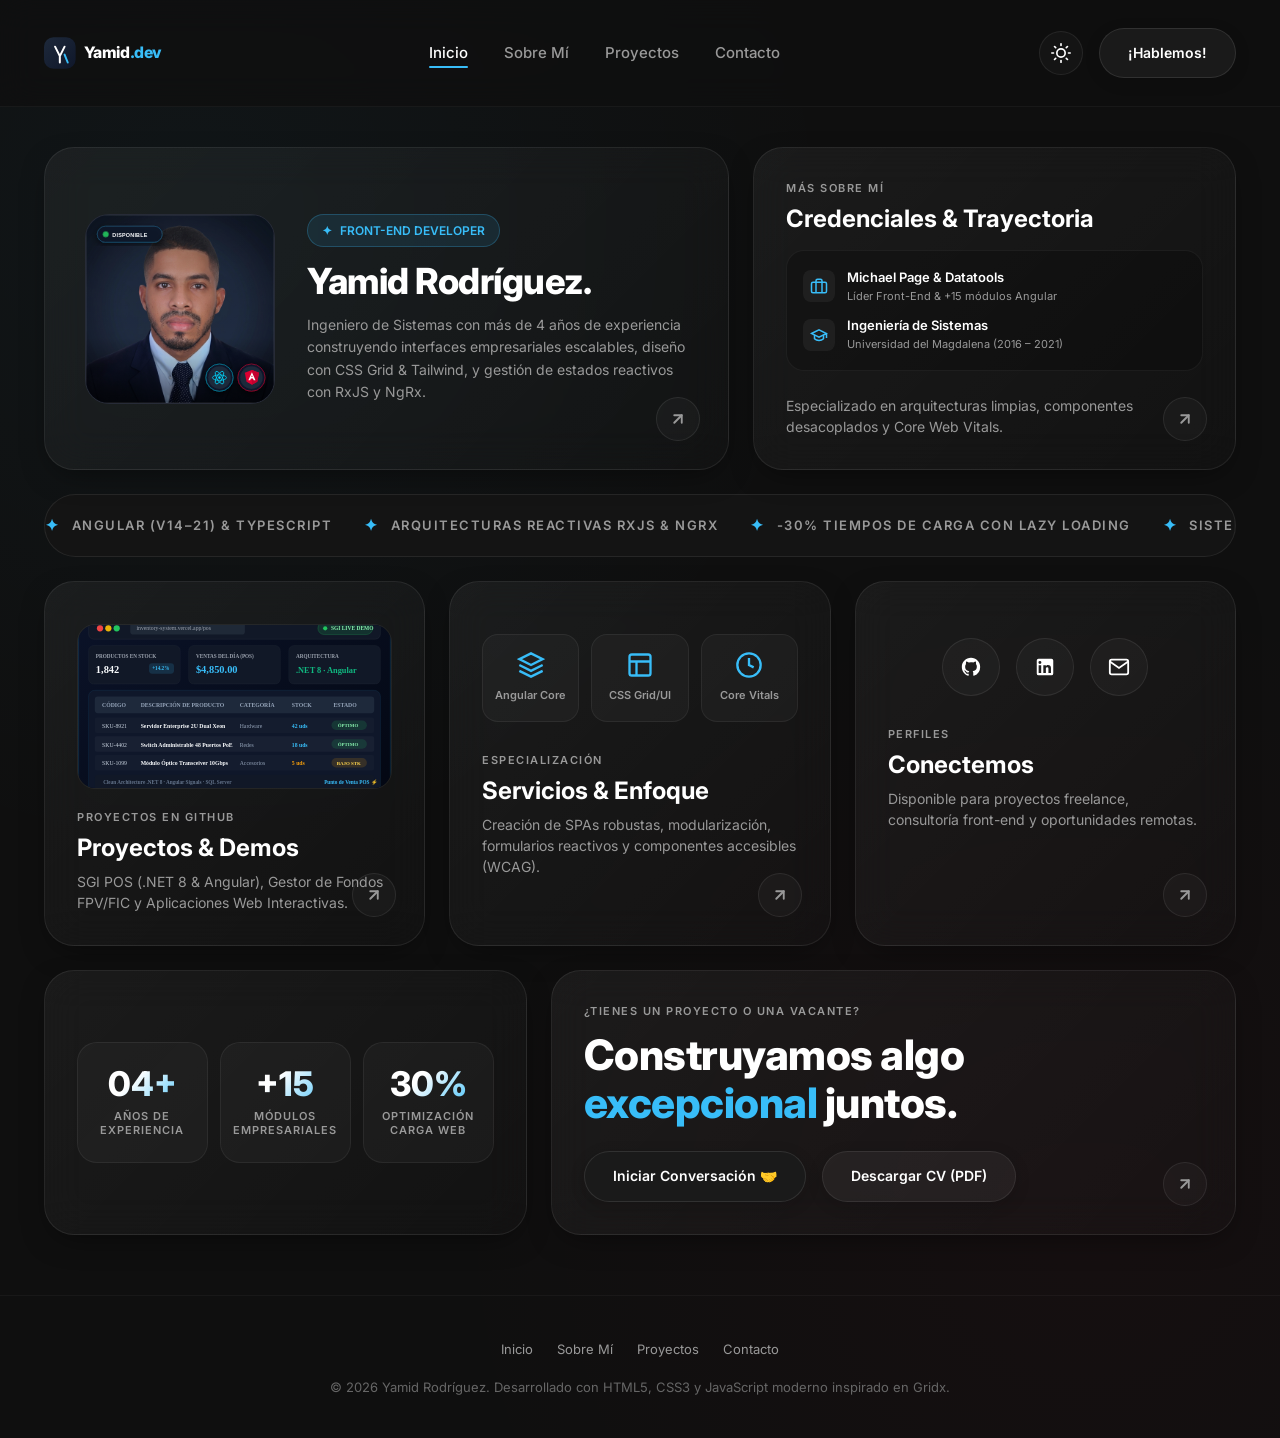
==== commit f7060fc0: "feat: change title to Front-End Developer and add React logo badge alongside Angular to avatar" ====
--- a/index.html
+++ b/index.html
@@ -4,8 +4,8 @@
   <meta charset="UTF-8">
   <meta name="viewport" content="width=device-width, initial-scale=1.0">
   <meta name="color-scheme" content="dark light">
-  <title>Yamid Rodríguez | Front-End Angular Developer</title>
-  <meta name="description" content="Portafolio profesional de Yamid José Rodríguez Rodríguez. Ingeniero de Sistemas y Front-End Angular Developer especializado en Angular (v14-21), TypeScript, RxJS y arquitecturas escalables.">
+  <title>Yamid Rodríguez | Front-End Developer</title>
+  <meta name="description" content="Portafolio profesional de Yamid José Rodríguez Rodríguez. Ingeniero de Sistemas y Front-End Developer especializado en Angular, React, TypeScript y arquitecturas web escalables.">
 
   <!-- Google Fonts: Inter -->
   <link rel="preconnect" href="https://fonts.googleapis.com">
@@ -82,7 +82,7 @@
           </div>
           <div class="hero-info">
             <div class="hero-role-pill">
-              <span>✦</span> FRONT-END ANGULAR DEVELOPER
+              <span>✦</span> FRONT-END DEVELOPER
             </div>
             <h1 class="hero-name">Yamid Rodríguez.</h1>
             <p class="hero-bio">
--- a/assets/css/style.css
+++ b/assets/css/style.css
@@ -1067,19 +1067,35 @@
   color: var(--text-main);
 }
 
+.contact-item-actions {
+  display: flex;
+  align-items: center;
+  gap: 8px;
+  margin-left: auto;
+  flex-shrink: 0;
+}
+
 .copy-btn {
   background: none;
   border: none;
   color: var(--text-muted);
   cursor: pointer;
-  margin-left: auto;
   padding: 8px;
+  border-radius: 8px;
+  display: flex;
+  align-items: center;
+  justify-content: center;
   transition: var(--transition-smooth);
 }
 
 .copy-btn:hover {
   color: var(--accent);
-  transform: scale(1.15);
+  background: rgba(56, 189, 248, 0.1);
+  transform: scale(1.1);
+}
+
+.contact-action-link {
+  white-space: nowrap;
 }
 
 /* Contact Form */
--- a/assets/css/responsive.css
+++ b/assets/css/responsive.css
@@ -1,7 +1,8 @@
 /* ==========================================================================
-   Responsive Adaptations
+   Responsive Adaptations & Mobile Experience Optimization
    ========================================================================== */
 
+/* 1. Large Tablets & Small Desktops (<= 1080px) */
 @media (max-width: 1080px) {
   .card-hero-profile {
     grid-column: span 12;
@@ -36,20 +37,28 @@
   }
 }
 
+/* 2. Tablets & Landscape Phones (<= 900px) */
 @media (max-width: 900px) {
+  .container {
+    padding: 0 20px;
+  }
+
+  /* Off-canvas Drawer Navigation */
   .nav-menu {
     position: fixed;
     top: 0;
     right: -100%;
-    width: 280px;
+    width: min(300px, 80vw);
     height: 100vh;
     background: var(--bg-surface);
+    backdrop-filter: blur(20px);
+    -webkit-backdrop-filter: blur(20px);
     flex-direction: column;
     justify-content: center;
-    gap: 28px;
-    padding: 40px 24px;
-    box-shadow: -10px 0 30px rgba(0, 0, 0, 0.5);
-    transition: right 0.4s cubic-bezier(0.16, 1, 0.3, 1);
+    gap: 24px;
+    padding: 40px 28px;
+    box-shadow: -12px 0 35px rgba(0, 0, 0, 0.6);
+    transition: right 0.38s cubic-bezier(0.16, 1, 0.3, 1);
     z-index: 999;
     border-left: 1px solid var(--border-color);
   }
@@ -60,78 +69,278 @@
 
   .nav-link {
     font-size: 18px;
+    padding: 8px 0;
   }
 
   .mobile-nav-toggle {
     display: flex;
     align-items: center;
     justify-content: center;
+    width: 42px;
+    height: 42px;
+    border-radius: 12px;
+    background: rgba(255, 255, 255, 0.04);
+    border: 1px solid var(--border-color);
     z-index: 1000;
   }
 
+  /* Reset all bento spans to full width */
+  .bento-grid > article,
+  .bento-grid > div,
   .card-projects-showcase,
   .card-services,
   .card-profiles,
   .card-stats {
-    grid-column: span 12;
+    grid-column: span 12 !important;
   }
 
   .works-grid {
     grid-template-columns: 1fr;
+    gap: 20px;
   }
 }
 
+/* 3. Smartphones & Small Devices (<= 680px) */
 @media (max-width: 680px) {
+  .container {
+    padding: 0 16px;
+  }
+
+  .header-container {
+    height: 70px;
+  }
+
+  .header-actions .theme-btn {
+    display: none; /* Hide top CTA to keep header clean; CTA is in hero and drawer */
+  }
+
+  /* Bento Grid & Card spacing */
+  .bento-section {
+    padding: 24px 0 60px 0;
+  }
+
   .bento-grid {
     gap: 16px;
   }
 
   .bento-card {
-    padding: 24px 20px;
-    border-radius: 24px;
-  }
-
+    padding: 24px 18px;
+    border-radius: 22px;
+  }
+
+  /* Hero Profile Card Mobile Layout */
   .card-hero-profile {
     flex-direction: column;
     align-items: flex-start;
-    padding: 24px 20px;
+    padding: 24px 18px;
     gap: 20px;
   }
 
   .hero-avatar-box {
     width: 140px;
     height: 140px;
+    border-radius: 20px;
+    margin: 0 auto;
+  }
+
+  .hero-info {
+    width: 100%;
   }
 
   .hero-name {
-    font-size: 28px;
+    font-size: clamp(26px, 7vw, 32px);
+    line-height: 1.2;
+    margin-bottom: 12px;
+  }
+
+  .hero-bio {
+    font-size: 14px;
+    line-height: 1.6;
+  }
+
+  /* Page Headers */
+  .page-header {
+    padding: 40px 0 20px 0;
   }
 
   .page-title {
-    font-size: 32px;
+    font-size: clamp(26px, 6.5vw, 34px);
+    line-height: 1.25;
+  }
+
+  .page-subtitle {
+    font-size: 14px;
+    line-height: 1.6;
+  }
+
+  /* CTA Card */
+  .card-cta {
+    padding: 30px 20px;
   }
 
   .cta-headline {
-    font-size: 30px;
-  }
-
+    font-size: clamp(22px, 6vw, 30px);
+    line-height: 1.3;
+  }
+
+  .cta-actions {
+    flex-direction: column;
+    width: 100%;
+    gap: 12px;
+  }
+
+  .cta-actions .theme-btn {
+    width: 100%;
+    text-align: center;
+    padding: 14px 20px;
+  }
+
+  /* Stats Container */
   .stats-container {
     grid-template-columns: 1fr;
+    gap: 14px;
+  }
+
+  .stat-item {
+    padding: 16px;
+    border-radius: 16px;
+    background: rgba(255, 255, 255, 0.02);
+    border: 1px solid var(--border-color);
+  }
+
+  .stat-number {
+    font-size: 34px;
+  }
+
+  /* Works Filter Tabs with horizontal touch scrolling */
+  .filter-tabs {
+    display: flex;
+    overflow-x: auto;
+    flex-wrap: nowrap;
+    -webkit-overflow-scrolling: touch;
+    gap: 8px;
+    padding-bottom: 8px;
+    margin-bottom: 24px;
+    scrollbar-width: none;
+  }
+
+  .filter-tabs::-webkit-scrollbar {
+    display: none;
+  }
+
+  .filter-btn {
+    flex-shrink: 0;
+    padding: 8px 16px;
+    font-size: 12.5px;
+    white-space: nowrap;
+  }
+
+  /* Project Card inside works.html */
+  .project-media {
+    height: 190px;
+    border-radius: 16px;
+  }
+
+  .project-actions {
+    flex-direction: column;
+    width: 100%;
     gap: 10px;
   }
 
+  .project-actions .theme-btn {
+    width: 100%;
+    text-align: center;
+    padding: 12px 18px;
+  }
+
+  /* Contact Page on Mobile */
+  .contact-info-list {
+    gap: 12px;
+  }
+
+  .contact-info-item {
+    flex-wrap: wrap;
+    gap: 12px;
+    padding: 14px;
+    border-radius: 16px;
+  }
+
+  .contact-info-text {
+    flex: 1 1 180px;
+  }
+
+  .contact-info-text p {
+    font-size: 13.5px;
+    word-break: break-all;
+  }
+
+  .contact-item-actions {
+    width: 100%;
+    justify-content: flex-end;
+    margin-left: 0;
+    padding-top: 6px;
+    border-top: 1px solid rgba(255, 255, 255, 0.05);
+  }
+
+  /* Services icons grid */
   .services-icons-grid {
     grid-template-columns: repeat(2, 1fr);
-  }
-
-  .header-actions .theme-btn {
-    display: none; /* Keep header clean on small phones; CTA in hero and menu is visible */
-  }
-
+    gap: 10px;
+  }
+
+  .service-icon-box {
+    padding: 14px 10px;
+  }
+
+  /* Arrow action floating buttons */
   .card-arrow-btn {
-    bottom: 20px;
-    right: 20px;
-    width: 38px;
-    height: 38px;
+    bottom: 18px;
+    right: 18px;
+    width: 36px;
+    height: 36px;
+  }
+
+  /* Footer on mobile */
+  .footer-inner {
+    flex-direction: column;
+    gap: 18px;
+    text-align: center;
+    padding: 30px 0;
+  }
+
+  .footer-nav {
+    flex-wrap: wrap;
+    justify-content: center;
+    gap: 16px;
   }
 }
+
+/* 4. Extra Small Phones (<= 400px) */
+@media (max-width: 400px) {
+  .hero-avatar-box {
+    width: 120px;
+    height: 120px;
+  }
+
+  .bento-card {
+    padding: 20px 14px;
+    border-radius: 18px;
+  }
+
+  .services-icons-grid {
+    grid-template-columns: 1fr;
+  }
+
+  .logo-img {
+    height: 34px;
+  }
+
+  .card-title {
+    font-size: 19px;
+  }
+
+  .skill-tag {
+    font-size: 11.5px;
+    padding: 5px 10px;
+  }
+}
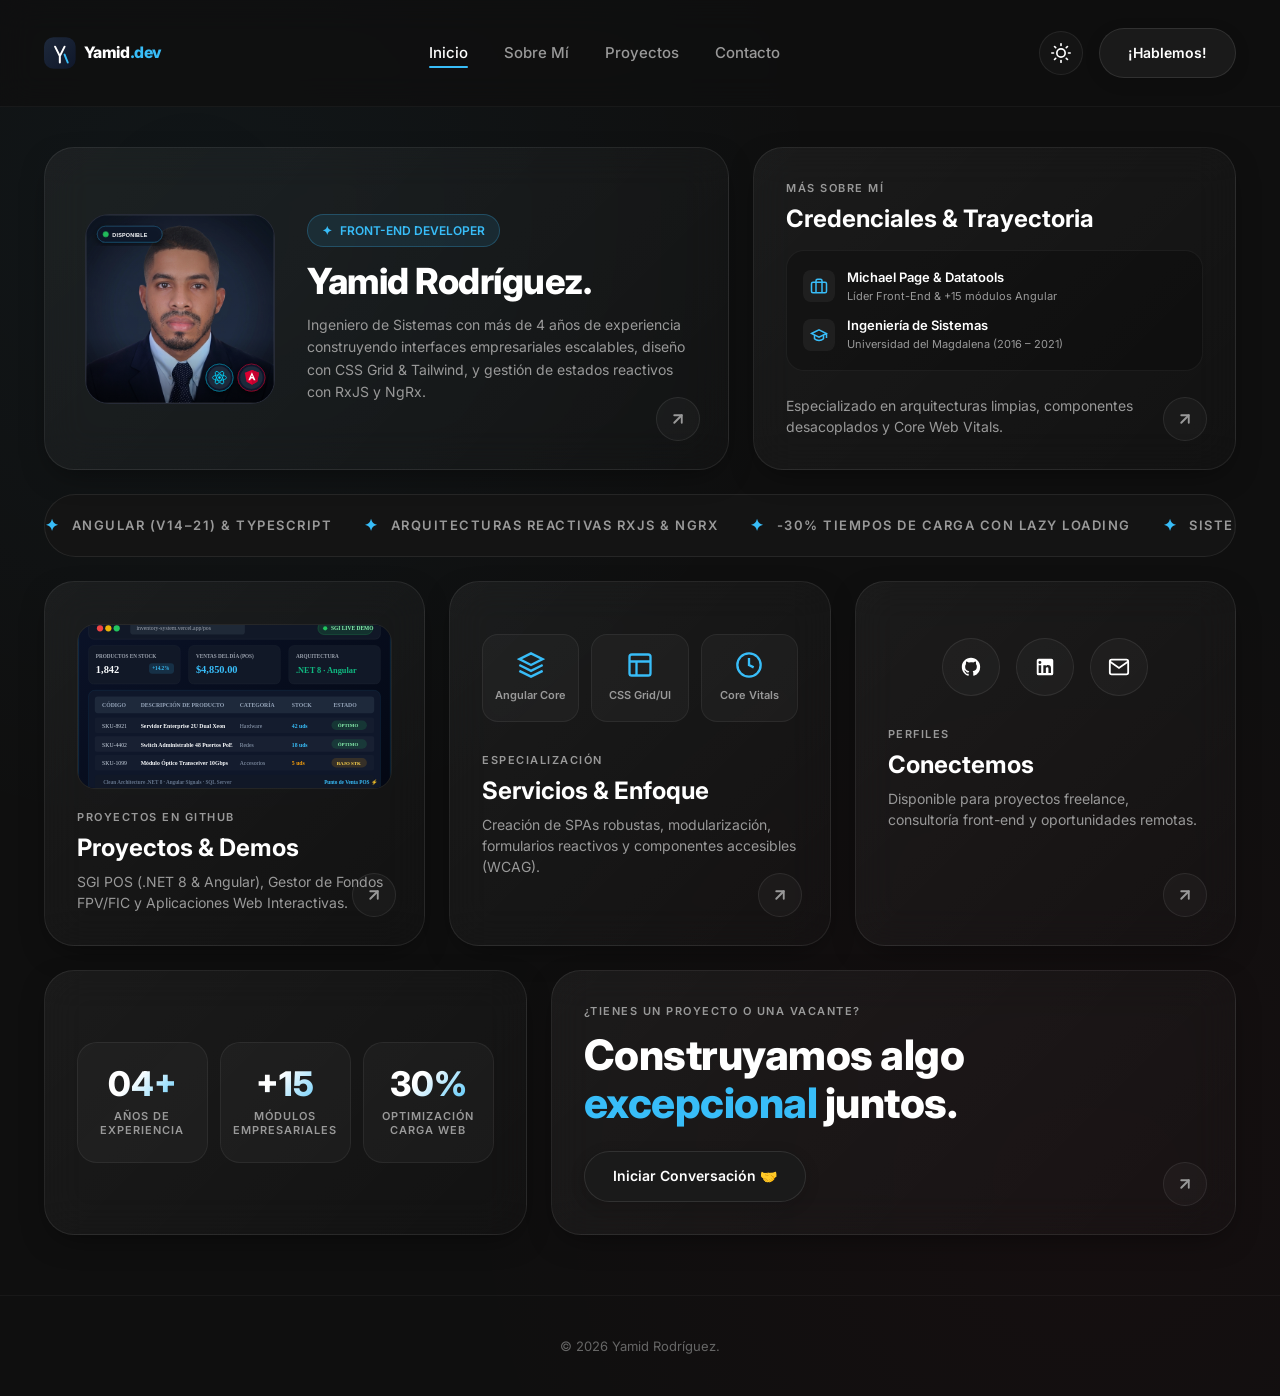
==== commit 6ddfe72c: "style: format HTML files and remove CV PDF asset" ====
--- a/index.html
+++ b/index.html
@@ -1,16 +1,19 @@
 <!DOCTYPE html>
 <html lang="es" data-theme="dark">
+
 <head>
   <meta charset="UTF-8">
   <meta name="viewport" content="width=device-width, initial-scale=1.0">
   <meta name="color-scheme" content="dark light">
   <title>Yamid Rodríguez | Front-End Developer</title>
-  <meta name="description" content="Portafolio profesional de Yamid José Rodríguez Rodríguez. Ingeniero de Sistemas y Front-End Developer especializado en Angular, React, TypeScript y arquitecturas web escalables.">
+  <meta name="description"
+    content="Portafolio profesional de Yamid José Rodríguez Rodríguez. Ingeniero de Sistemas y Front-End Developer especializado en Angular, React, TypeScript y arquitecturas web escalables.">
 
   <!-- Google Fonts: Inter -->
   <link rel="preconnect" href="https://fonts.googleapis.com">
   <link rel="preconnect" href="https://fonts.gstatic.com" crossorigin>
-  <link href="https://fonts.googleapis.com/css2?family=Inter:wght@300;400;500;600;700;800;900&display=swap" rel="stylesheet">
+  <link href="https://fonts.googleapis.com/css2?family=Inter:wght@300;400;500;600;700;800;900&display=swap"
+    rel="stylesheet">
 
   <!-- CSS Stylesheets -->
   <link rel="stylesheet" href="./assets/css/style.css">
@@ -19,6 +22,7 @@
   <!-- Theme Script (Inline to prevent FOUC) -->
   <script src="./assets/js/theme.js"></script>
 </head>
+
 <body>
 
   <!-- Header Area -->
@@ -26,14 +30,16 @@
     <div class="container header-container">
       <a href="index.html" class="logo-wrapper" aria-label="Ir al inicio">
         <svg class="logo-img" viewBox="0 0 160 48" fill="none" height="38" aria-label="Yamid.dev">
-          <rect width="40" height="40" y="4" rx="12" fill="url(#logo-grad)"/>
-          <path d="M14 16L20 28L26 16M20 28V36" stroke="#ffffff" stroke-width="2.5" stroke-linecap="round" stroke-linejoin="round"/>
-          <path d="M26 26L30 36" stroke="#38bdf8" stroke-width="2.5" stroke-linecap="round"/>
-          <text x="50" y="30" class="logo-text-main" font-family="'Inter', -apple-system, sans-serif" font-size="20" font-weight="800" letter-spacing="-0.5">Yamid<tspan class="logo-text-accent">.dev</tspan></text>
+          <rect width="40" height="40" y="4" rx="12" fill="url(#logo-grad)" />
+          <path d="M14 16L20 28L26 16M20 28V36" stroke="#ffffff" stroke-width="2.5" stroke-linecap="round"
+            stroke-linejoin="round" />
+          <path d="M26 26L30 36" stroke="#38bdf8" stroke-width="2.5" stroke-linecap="round" />
+          <text x="50" y="30" class="logo-text-main" font-family="'Inter', -apple-system, sans-serif" font-size="20"
+            font-weight="800" letter-spacing="-0.5">Yamid<tspan class="logo-text-accent">.dev</tspan></text>
           <defs>
             <linearGradient id="logo-grad" x1="0" y1="4" x2="40" y2="44" gradientUnits="userSpaceOnUse">
-              <stop stop-color="#1e293b"/>
-              <stop offset="1" stop-color="#0f172a"/>
+              <stop stop-color="#1e293b" />
+              <stop offset="1" stop-color="#0f172a" />
             </linearGradient>
           </defs>
         </svg>
@@ -86,11 +92,13 @@
             </div>
             <h1 class="hero-name">Yamid Rodríguez.</h1>
             <p class="hero-bio">
-              Ingeniero de Sistemas con más de 4 años de experiencia construyendo interfaces empresariales escalables, diseño con CSS Grid &amp; Tailwind, y gestión de estados reactivos con RxJS y NgRx.
+              Ingeniero de Sistemas con más de 4 años de experiencia construyendo interfaces empresariales escalables,
+              diseño con CSS Grid &amp; Tailwind, y gestión de estados reactivos con RxJS y NgRx.
             </p>
           </div>
           <a href="about.html" class="card-arrow-btn" aria-label="Ver perfil completo de Yamid">
-            <svg viewBox="0 0 24 24" fill="none" stroke="currentColor" stroke-width="2.5" stroke-linecap="round" stroke-linejoin="round">
+            <svg viewBox="0 0 24 24" fill="none" stroke="currentColor" stroke-width="2.5" stroke-linecap="round"
+              stroke-linejoin="round">
               <line x1="7" y1="17" x2="17" y2="7"></line>
               <polyline points="7 7 17 7 17 17"></polyline>
             </svg>
@@ -131,7 +139,8 @@
             <p class="card-desc">Especializado en arquitecturas limpias, componentes desacoplados y Core Web Vitals.</p>
           </div>
           <a href="about.html" class="card-arrow-btn" aria-label="Ver trayectoria completa">
-            <svg viewBox="0 0 24 24" fill="none" stroke="currentColor" stroke-width="2.5" stroke-linecap="round" stroke-linejoin="round">
+            <svg viewBox="0 0 24 24" fill="none" stroke="currentColor" stroke-width="2.5" stroke-linecap="round"
+              stroke-linejoin="round">
               <line x1="7" y1="17" x2="17" y2="7"></line>
               <polyline points="7 7 17 7 17 17"></polyline>
             </svg>
@@ -143,20 +152,24 @@
           <div class="marquee-track">
             <div class="marquee-content">
               <div class="marquee-item"><span class="marquee-star">✦</span> ANGULAR (v14–21) &amp; TYPESCRIPT</div>
-              <div class="marquee-item"><span class="marquee-star">✦</span> ARQUITECTURAS REACTIVAS RxJS &amp; NgRx</div>
+              <div class="marquee-item"><span class="marquee-star">✦</span> ARQUITECTURAS REACTIVAS RxJS &amp; NgRx
+              </div>
               <div class="marquee-item"><span class="marquee-star">✦</span> -30% TIEMPOS DE CARGA CON LAZY LOADING</div>
               <div class="marquee-item"><span class="marquee-star">✦</span> SISTEMAS DE DISEÑO &amp; TAILWIND CSS</div>
-              <div class="marquee-item"><span class="marquee-star">✦</span> INTEGRACIÓN .NET / C# &amp; SEGURIDAD JWT</div>
+              <div class="marquee-item"><span class="marquee-star">✦</span> INTEGRACIÓN .NET / C# &amp; SEGURIDAD JWT
+              </div>
               <div class="marquee-item"><span class="marquee-star">✦</span> TESTING CON JASMINE &amp; KARMA</div>
               <div class="marquee-item"><span class="marquee-star">✦</span> FLUJO GITFLOW &amp; ASISTENCIA IA</div>
             </div>
             <!-- Duplicate for seamless continuous loop -->
             <div class="marquee-content" aria-hidden="true">
               <div class="marquee-item"><span class="marquee-star">✦</span> ANGULAR (v14–21) &amp; TYPESCRIPT</div>
-              <div class="marquee-item"><span class="marquee-star">✦</span> ARQUITECTURAS REACTIVAS RxJS &amp; NgRx</div>
+              <div class="marquee-item"><span class="marquee-star">✦</span> ARQUITECTURAS REACTIVAS RxJS &amp; NgRx
+              </div>
               <div class="marquee-item"><span class="marquee-star">✦</span> -30% TIEMPOS DE CARGA CON LAZY LOADING</div>
               <div class="marquee-item"><span class="marquee-star">✦</span> SISTEMAS DE DISEÑO &amp; TAILWIND CSS</div>
-              <div class="marquee-item"><span class="marquee-star">✦</span> INTEGRACIÓN .NET / C# &amp; SEGURIDAD JWT</div>
+              <div class="marquee-item"><span class="marquee-star">✦</span> INTEGRACIÓN .NET / C# &amp; SEGURIDAD JWT
+              </div>
               <div class="marquee-item"><span class="marquee-star">✦</span> TESTING CON JASMINE &amp; KARMA</div>
               <div class="marquee-item"><span class="marquee-star">✦</span> FLUJO GITFLOW &amp; ASISTENCIA IA</div>
             </div>
@@ -167,14 +180,17 @@
         <article class="bento-card card-projects-showcase">
           <div>
             <div class="project-thumb-preview">
-              <img src="./assets/images/projects/project1.svg" alt="Preview del Sistema de Gestión de Inventario SGI" width="300" height="165">
+              <img src="./assets/images/projects/project1.svg" alt="Preview del Sistema de Gestión de Inventario SGI"
+                width="300" height="165">
             </div>
             <span class="card-tag">PROYECTOS EN GITHUB</span>
             <h3 class="card-title">Proyectos &amp; Demos</h3>
-            <p class="card-desc">SGI POS (.NET 8 &amp; Angular), Gestor de Fondos FPV/FIC y Aplicaciones Web Interactivas.</p>
+            <p class="card-desc">SGI POS (.NET 8 &amp; Angular), Gestor de Fondos FPV/FIC y Aplicaciones Web
+              Interactivas.</p>
           </div>
           <a href="works.html" class="card-arrow-btn" aria-label="Explorar proyectos desarrollados en GitHub">
-            <svg viewBox="0 0 24 24" fill="none" stroke="currentColor" stroke-width="2.5" stroke-linecap="round" stroke-linejoin="round">
+            <svg viewBox="0 0 24 24" fill="none" stroke="currentColor" stroke-width="2.5" stroke-linecap="round"
+              stroke-linejoin="round">
               <line x1="7" y1="17" x2="17" y2="7"></line>
               <polyline points="7 7 17 7 17 17"></polyline>
             </svg>
@@ -211,10 +227,12 @@
             </div>
             <span class="card-tag">ESPECIALIZACIÓN</span>
             <h3 class="card-title">Servicios &amp; Enfoque</h3>
-            <p class="card-desc">Creación de SPAs robustas, modularización, formularios reactivos y componentes accesibles (WCAG).</p>
+            <p class="card-desc">Creación de SPAs robustas, modularización, formularios reactivos y componentes
+              accesibles (WCAG).</p>
           </div>
           <a href="about.html#skills" class="card-arrow-btn" aria-label="Ver detalles de habilidades">
-            <svg viewBox="0 0 24 24" fill="none" stroke="currentColor" stroke-width="2.5" stroke-linecap="round" stroke-linejoin="round">
+            <svg viewBox="0 0 24 24" fill="none" stroke="currentColor" stroke-width="2.5" stroke-linecap="round"
+              stroke-linejoin="round">
               <line x1="7" y1="17" x2="17" y2="7"></line>
               <polyline points="7 7 17 7 17 17"></polyline>
             </svg>
@@ -225,17 +243,22 @@
         <article class="bento-card card-profiles">
           <div>
             <div class="social-links-grid">
-              <a href="https://github.com/Yamid0208" target="_blank" rel="noopener noreferrer" class="social-circle-btn" aria-label="Perfil de GitHub">
+              <a href="https://github.com/Yamid0208" target="_blank" rel="noopener noreferrer" class="social-circle-btn"
+                aria-label="Perfil de GitHub">
                 <svg viewBox="0 0 24 24" fill="currentColor">
-                  <path d="M12 2C6.477 2 2 6.484 2 12.017c0 4.425 2.865 8.18 6.839 9.504.5.092.682-.217.682-.483 0-.237-.008-.868-.013-1.703-2.782.605-3.369-1.343-3.369-1.343-.454-1.158-1.11-1.466-1.11-1.466-.908-.62.069-.608.069-.608 1.003.07 1.53 1.032 1.53 1.032.892 1.53 2.341 1.088 2.91.832.092-.647.35-1.088.636-1.338-2.22-.253-4.555-1.113-4.555-4.951 0-1.093.39-1.988 1.029-2.688-.103-.253-.446-1.272.098-2.65 0 0 .84-.27 2.75 1.026A9.564 9.564 0 0112 6.844c.85.004 1.705.115 2.504.337 1.909-1.296 2.747-1.027 2.747-1.027.546 1.379.202 2.398.1 2.651.64.7 1.028 1.595 1.028 2.688 0 3.848-2.339 4.695-4.566 4.943.359.309.678.92.678 1.855 0 1.338-.012 2.419-.012 2.747 0 .268.18.58.688.482A10.019 10.019 0 0022 12.017C22 6.484 17.522 2 12 2z"/>
+                  <path
+                    d="M12 2C6.477 2 2 6.484 2 12.017c0 4.425 2.865 8.18 6.839 9.504.5.092.682-.217.682-.483 0-.237-.008-.868-.013-1.703-2.782.605-3.369-1.343-3.369-1.343-.454-1.158-1.11-1.466-1.11-1.466-.908-.62.069-.608.069-.608 1.003.07 1.53 1.032 1.53 1.032.892 1.53 2.341 1.088 2.91.832.092-.647.35-1.088.636-1.338-2.22-.253-4.555-1.113-4.555-4.951 0-1.093.39-1.988 1.029-2.688-.103-.253-.446-1.272.098-2.65 0 0 .84-.27 2.75 1.026A9.564 9.564 0 0112 6.844c.85.004 1.705.115 2.504.337 1.909-1.296 2.747-1.027 2.747-1.027.546 1.379.202 2.398.1 2.651.64.7 1.028 1.595 1.028 2.688 0 3.848-2.339 4.695-4.566 4.943.359.309.678.92.678 1.855 0 1.338-.012 2.419-.012 2.747 0 .268.18.58.688.482A10.019 10.019 0 0022 12.017C22 6.484 17.522 2 12 2z" />
                 </svg>
               </a>
-              <a href="https://linkedin.com/in/yamid-rodriguez" target="_blank" rel="noopener noreferrer" class="social-circle-btn" aria-label="Perfil de LinkedIn">
+              <a href="https://linkedin.com/in/yamid-rodriguez" target="_blank" rel="noopener noreferrer"
+                class="social-circle-btn" aria-label="Perfil de LinkedIn">
                 <svg viewBox="0 0 24 24" fill="currentColor">
-                  <path d="M19 3a2 2 0 0 1 2 2v14a2 2 0 0 1-2 2H5a2 2 0 0 1-2-2V5a2 2 0 0 1 2-2h14m-.5 15.5v-5.3a3.26 3.26 0 0 0-3.26-3.26c-.85 0-1.84.52-2.28 1.3v-1.11h-2.79v8.37h2.79v-4.93c0-.77.62-1.4 1.39-1.4a1.4 1.4 0 0 1 1.4 1.4v4.93h2.75M6.46 8.76a1.6 1.6 0 1 0 0-3.2 1.6 1.6 0 0 0 0 3.2m1.39 9.74v-8.37H5.07v8.37z"/>
+                  <path
+                    d="M19 3a2 2 0 0 1 2 2v14a2 2 0 0 1-2 2H5a2 2 0 0 1-2-2V5a2 2 0 0 1 2-2h14m-.5 15.5v-5.3a3.26 3.26 0 0 0-3.26-3.26c-.85 0-1.84.52-2.28 1.3v-1.11h-2.79v8.37h2.79v-4.93c0-.77.62-1.4 1.39-1.4a1.4 1.4 0 0 1 1.4 1.4v4.93h2.75M6.46 8.76a1.6 1.6 0 1 0 0-3.2 1.6 1.6 0 0 0 0 3.2m1.39 9.74v-8.37H5.07v8.37z" />
                 </svg>
               </a>
-              <a href="mailto:yamid0208@gmail.com" class="social-circle-btn" aria-label="Enviar correo a yamid0208@gmail.com">
+              <a href="mailto:yamid0208@gmail.com" class="social-circle-btn"
+                aria-label="Enviar correo a yamid0208@gmail.com">
                 <svg viewBox="0 0 24 24" fill="none" stroke="currentColor" stroke-width="2">
                   <path d="M4 4h16c1.1 0 2 .9 2 2v12c0 1.1-.9 2-2 2H4c-1.1 0-2-.9-2-2V6c0-1.1.9-2 2-2z"></path>
                   <polyline points="22,6 12,13 2,6"></polyline>
@@ -247,7 +270,8 @@
             <p class="card-desc">Disponible para proyectos freelance, consultoría front-end y oportunidades remotas.</p>
           </div>
           <a href="contact.html" class="card-arrow-btn" aria-label="Ir a página de contacto">
-            <svg viewBox="0 0 24 24" fill="none" stroke="currentColor" stroke-width="2.5" stroke-linecap="round" stroke-linejoin="round">
+            <svg viewBox="0 0 24 24" fill="none" stroke="currentColor" stroke-width="2.5" stroke-linecap="round"
+              stroke-linejoin="round">
               <line x1="7" y1="17" x2="17" y2="7"></line>
               <polyline points="7 7 17 7 17 17"></polyline>
             </svg>
@@ -280,10 +304,10 @@
           </div>
           <div class="cta-actions">
             <a href="contact.html" class="theme-btn">Iniciar Conversación 🤝</a>
-            <a href="./assets/cv/Yamid_Rodriguez_CV.pdf" target="_blank" class="theme-btn theme-btn-secondary" download>Descargar CV (PDF)</a>
           </div>
           <a href="contact.html" class="card-arrow-btn" aria-label="Contactar a Yamid">
-            <svg viewBox="0 0 24 24" fill="none" stroke="currentColor" stroke-width="2.5" stroke-linecap="round" stroke-linejoin="round">
+            <svg viewBox="0 0 24 24" fill="none" stroke="currentColor" stroke-width="2.5" stroke-linecap="round"
+              stroke-linejoin="round">
               <line x1="7" y1="17" x2="17" y2="7"></line>
               <polyline points="7 7 17 7 17 17"></polyline>
             </svg>
@@ -297,19 +321,13 @@
   <!-- Footer -->
   <footer class="footer-area">
     <div class="container footer-inner">
-      <ul class="footer-nav">
-        <li><a href="index.html">Inicio</a></li>
-        <li><a href="about.html">Sobre Mí</a></li>
-        <li><a href="works.html">Proyectos</a></li>
-        <li><a href="contact.html">Contacto</a></li>
-      </ul>
       <p class="footer-copy">
-        © 2026 Yamid Rodríguez. Desarrollado con HTML5, CSS3 y JavaScript moderno inspirado en Gridx.
-      </p>
+        © 2026 Yamid Rodríguez.
     </div>
   </footer>
 
   <!-- Main JavaScript File -->
   <script src="./assets/js/main.js"></script>
 </body>
-</html>
+
+</html>
--- a/assets/css/style.css
+++ b/assets/css/style.css
@@ -302,15 +302,51 @@
   border-color: var(--border-hover);
 }
 
-/* Mobile Toggle */
+/* Mobile Toggle & Backdrop */
 .mobile-nav-toggle {
   display: none;
-  background: none;
-  border: none;
+  background: rgba(255, 255, 255, 0.04);
+  border: 1px solid var(--border-color);
   color: var(--text-main);
   cursor: pointer;
   padding: 8px;
-}
+  border-radius: 12px;
+  width: 42px;
+  height: 42px;
+  align-items: center;
+  justify-content: center;
+  transition: var(--transition-smooth);
+}
+
+.mobile-nav-toggle:hover {
+  background: rgba(56, 189, 248, 0.1);
+  border-color: var(--accent);
+}
+
+.nav-backdrop {
+  position: fixed;
+  inset: 0;
+  background: rgba(0, 0, 0, 0.65);
+  backdrop-filter: blur(4px);
+  -webkit-backdrop-filter: blur(4px);
+  z-index: 998;
+  opacity: 0;
+  pointer-events: none;
+  transition: opacity 0.35s ease;
+}
+
+.nav-backdrop.active {
+  opacity: 1;
+  pointer-events: auto;
+}
+
+/* Column Span Utility Classes */
+.col-span-12 { grid-column: span 12; }
+.col-span-8 { grid-column: span 8; }
+.col-span-7 { grid-column: span 7; }
+.col-span-6 { grid-column: span 6; }
+.col-span-5 { grid-column: span 5; }
+.col-span-4 { grid-column: span 4; }
 
 /* ==========================================================================
    Bento Grid Architecture
--- a/assets/css/responsive.css
+++ b/assets/css/responsive.css
@@ -2,7 +2,7 @@
    Responsive Adaptations & Mobile Experience Optimization
    ========================================================================== */
 
-/* 1. Large Tablets & Small Desktops (<= 1080px) */
+/* 1. Large Tablets (<= 1080px) */
 @media (max-width: 1080px) {
   .card-hero-profile {
     grid-column: span 12;
@@ -12,18 +12,9 @@
     grid-column: span 12;
   }
 
-  .card-projects-showcase {
-    grid-column: span 6;
-  }
-
-  .card-services {
-    grid-column: span 6;
-  }
-
-  .card-profiles {
-    grid-column: span 6;
-  }
-
+  .card-projects-showcase,
+  .card-services,
+  .card-profiles,
   .card-stats {
     grid-column: span 6;
   }
@@ -41,6 +32,9 @@
 @media (max-width: 900px) {
   .container {
     padding: 0 20px;
+    width: 100%;
+    max-width: 100%;
+    box-sizing: border-box;
   }
 
   /* Off-canvas Drawer Navigation */
@@ -48,16 +42,16 @@
     position: fixed;
     top: 0;
     right: -100%;
-    width: min(300px, 80vw);
+    width: min(320px, 85vw);
     height: 100vh;
     background: var(--bg-surface);
-    backdrop-filter: blur(20px);
-    -webkit-backdrop-filter: blur(20px);
+    backdrop-filter: blur(25px);
+    -webkit-backdrop-filter: blur(25px);
     flex-direction: column;
     justify-content: center;
     gap: 24px;
     padding: 40px 28px;
-    box-shadow: -12px 0 35px rgba(0, 0, 0, 0.6);
+    box-shadow: -15px 0 40px rgba(0, 0, 0, 0.7);
     transition: right 0.38s cubic-bezier(0.16, 1, 0.3, 1);
     z-index: 999;
     border-left: 1px solid var(--border-color);
@@ -68,30 +62,45 @@
   }
 
   .nav-link {
-    font-size: 18px;
-    padding: 8px 0;
+    font-size: 19px;
+    padding: 10px 0;
   }
 
   .mobile-nav-toggle {
     display: flex;
-    align-items: center;
-    justify-content: center;
-    width: 42px;
-    height: 42px;
-    border-radius: 12px;
-    background: rgba(255, 255, 255, 0.04);
-    border: 1px solid var(--border-color);
     z-index: 1000;
   }
 
-  /* Reset all bento spans to full width */
+  /* FORCED SINGLE COLUMN VERTICAL STACK ON MOBILE/TABLETS */
+  .bento-grid {
+    display: flex !important;
+    flex-direction: column !important;
+    gap: 20px !important;
+    width: 100% !important;
+    box-sizing: border-box !important;
+  }
+
   .bento-grid > article,
   .bento-grid > div,
+  .bento-card,
+  .col-span-12,
+  .col-span-8,
+  .col-span-7,
+  .col-span-6,
+  .col-span-5,
+  .col-span-4,
+  .card-hero-profile,
+  .card-credentials,
   .card-projects-showcase,
   .card-services,
   .card-profiles,
-  .card-stats {
-    grid-column: span 12 !important;
+  .card-stats,
+  .card-cta {
+    grid-column: 1 / -1 !important;
+    width: 100% !important;
+    max-width: 100% !important;
+    flex: 1 1 100% !important;
+    box-sizing: border-box !important;
   }
 
   .works-grid {
@@ -107,20 +116,20 @@
   }
 
   .header-container {
-    height: 70px;
+    height: 68px;
   }
 
   .header-actions .theme-btn {
-    display: none; /* Hide top CTA to keep header clean; CTA is in hero and drawer */
+    display: none; /* Hide header CTA to keep header minimal on phone screens */
   }
 
   /* Bento Grid & Card spacing */
   .bento-section {
-    padding: 24px 0 60px 0;
+    padding: 20px 0 50px 0;
   }
 
   .bento-grid {
-    gap: 16px;
+    gap: 16px !important;
   }
 
   .bento-card {
@@ -137,8 +146,8 @@
   }
 
   .hero-avatar-box {
-    width: 140px;
-    height: 140px;
+    width: 135px;
+    height: 135px;
     border-radius: 20px;
     margin: 0 auto;
   }
@@ -147,39 +156,45 @@
     width: 100%;
   }
 
+  .hero-role-pill {
+    font-size: 11px;
+    padding: 5px 12px;
+    margin-bottom: 10px;
+  }
+
   .hero-name {
-    font-size: clamp(26px, 7vw, 32px);
+    font-size: clamp(24px, 7vw, 30px);
     line-height: 1.2;
     margin-bottom: 12px;
   }
 
   .hero-bio {
-    font-size: 14px;
+    font-size: 13.5px;
     line-height: 1.6;
   }
 
   /* Page Headers */
   .page-header {
-    padding: 40px 0 20px 0;
+    padding: 35px 0 18px 0;
   }
 
   .page-title {
-    font-size: clamp(26px, 6.5vw, 34px);
+    font-size: clamp(24px, 6.5vw, 32px);
     line-height: 1.25;
   }
 
   .page-subtitle {
-    font-size: 14px;
+    font-size: 13.5px;
     line-height: 1.6;
   }
 
   /* CTA Card */
   .card-cta {
-    padding: 30px 20px;
+    padding: 28px 18px;
   }
 
   .cta-headline {
-    font-size: clamp(22px, 6vw, 30px);
+    font-size: clamp(22px, 6vw, 28px);
     line-height: 1.3;
   }
 
@@ -187,18 +202,19 @@
     flex-direction: column;
     width: 100%;
     gap: 12px;
+    margin-top: 20px;
   }
 
   .cta-actions .theme-btn {
     width: 100%;
     text-align: center;
-    padding: 14px 20px;
+    padding: 14px 18px;
   }
 
   /* Stats Container */
   .stats-container {
     grid-template-columns: 1fr;
-    gap: 14px;
+    gap: 12px;
   }
 
   .stat-item {
@@ -209,10 +225,10 @@
   }
 
   .stat-number {
-    font-size: 34px;
-  }
-
-  /* Works Filter Tabs with horizontal touch scrolling */
+    font-size: 32px;
+  }
+
+  /* Works Filter Tabs */
   .filter-tabs {
     display: flex;
     overflow-x: auto;
@@ -220,7 +236,7 @@
     -webkit-overflow-scrolling: touch;
     gap: 8px;
     padding-bottom: 8px;
-    margin-bottom: 24px;
+    margin-bottom: 20px;
     scrollbar-width: none;
   }
 
@@ -230,14 +246,14 @@
 
   .filter-btn {
     flex-shrink: 0;
-    padding: 8px 16px;
-    font-size: 12.5px;
+    padding: 8px 14px;
+    font-size: 12px;
     white-space: nowrap;
   }
 
   /* Project Card inside works.html */
   .project-media {
-    height: 190px;
+    height: 180px;
     border-radius: 16px;
   }
 
@@ -256,30 +272,57 @@
   /* Contact Page on Mobile */
   .contact-info-list {
     gap: 12px;
+    margin-top: 18px;
   }
 
   .contact-info-item {
     flex-wrap: wrap;
+    align-items: center;
     gap: 12px;
     padding: 14px;
     border-radius: 16px;
+    width: 100%;
+    box-sizing: border-box;
+  }
+
+  .contact-info-icon {
+    width: 38px;
+    height: 38px;
+    border-radius: 10px;
   }
 
   .contact-info-text {
-    flex: 1 1 180px;
+    flex: 1 1 150px;
+    min-width: 0;
+  }
+
+  .contact-info-text h5 {
+    font-size: 10px;
   }
 
   .contact-info-text p {
-    font-size: 13.5px;
+    font-size: 13px;
     word-break: break-all;
   }
 
   .contact-item-actions {
     width: 100%;
+    display: flex;
+    align-items: center;
     justify-content: flex-end;
+    gap: 8px;
     margin-left: 0;
-    padding-top: 6px;
-    border-top: 1px solid rgba(255, 255, 255, 0.05);
+    padding-top: 8px;
+    border-top: 1px solid rgba(255, 255, 255, 0.06);
+  }
+
+  .contact-item-actions .copy-btn {
+    padding: 6px;
+  }
+
+  .contact-item-actions .contact-action-link {
+    font-size: 11.5px;
+    padding: 5px 12px;
   }
 
   /* Services icons grid */
@@ -292,7 +335,17 @@
     padding: 14px 10px;
   }
 
-  /* Arrow action floating buttons */
+  /* Social Profiles Buttons Grid */
+  .social-links-grid {
+    gap: 12px;
+  }
+
+  .social-circle-btn {
+    width: 48px;
+    height: 48px;
+  }
+
+  /* Floating Arrow Action Button */
   .card-arrow-btn {
     bottom: 18px;
     right: 18px;
@@ -303,23 +356,32 @@
   /* Footer on mobile */
   .footer-inner {
     flex-direction: column;
-    gap: 18px;
+    gap: 16px;
     text-align: center;
-    padding: 30px 0;
+    padding: 28px 0;
   }
 
   .footer-nav {
     flex-wrap: wrap;
     justify-content: center;
-    gap: 16px;
+    gap: 14px;
+  }
+
+  .footer-copy {
+    font-size: 12px;
+    line-height: 1.5;
   }
 }
 
 /* 4. Extra Small Phones (<= 400px) */
 @media (max-width: 400px) {
+  .container {
+    padding: 0 12px;
+  }
+
   .hero-avatar-box {
-    width: 120px;
-    height: 120px;
+    width: 115px;
+    height: 115px;
   }
 
   .bento-card {
@@ -332,7 +394,7 @@
   }
 
   .logo-img {
-    height: 34px;
+    height: 32px;
   }
 
   .card-title {
@@ -340,7 +402,7 @@
   }
 
   .skill-tag {
-    font-size: 11.5px;
-    padding: 5px 10px;
+    font-size: 11px;
+    padding: 4px 8px;
   }
 }
